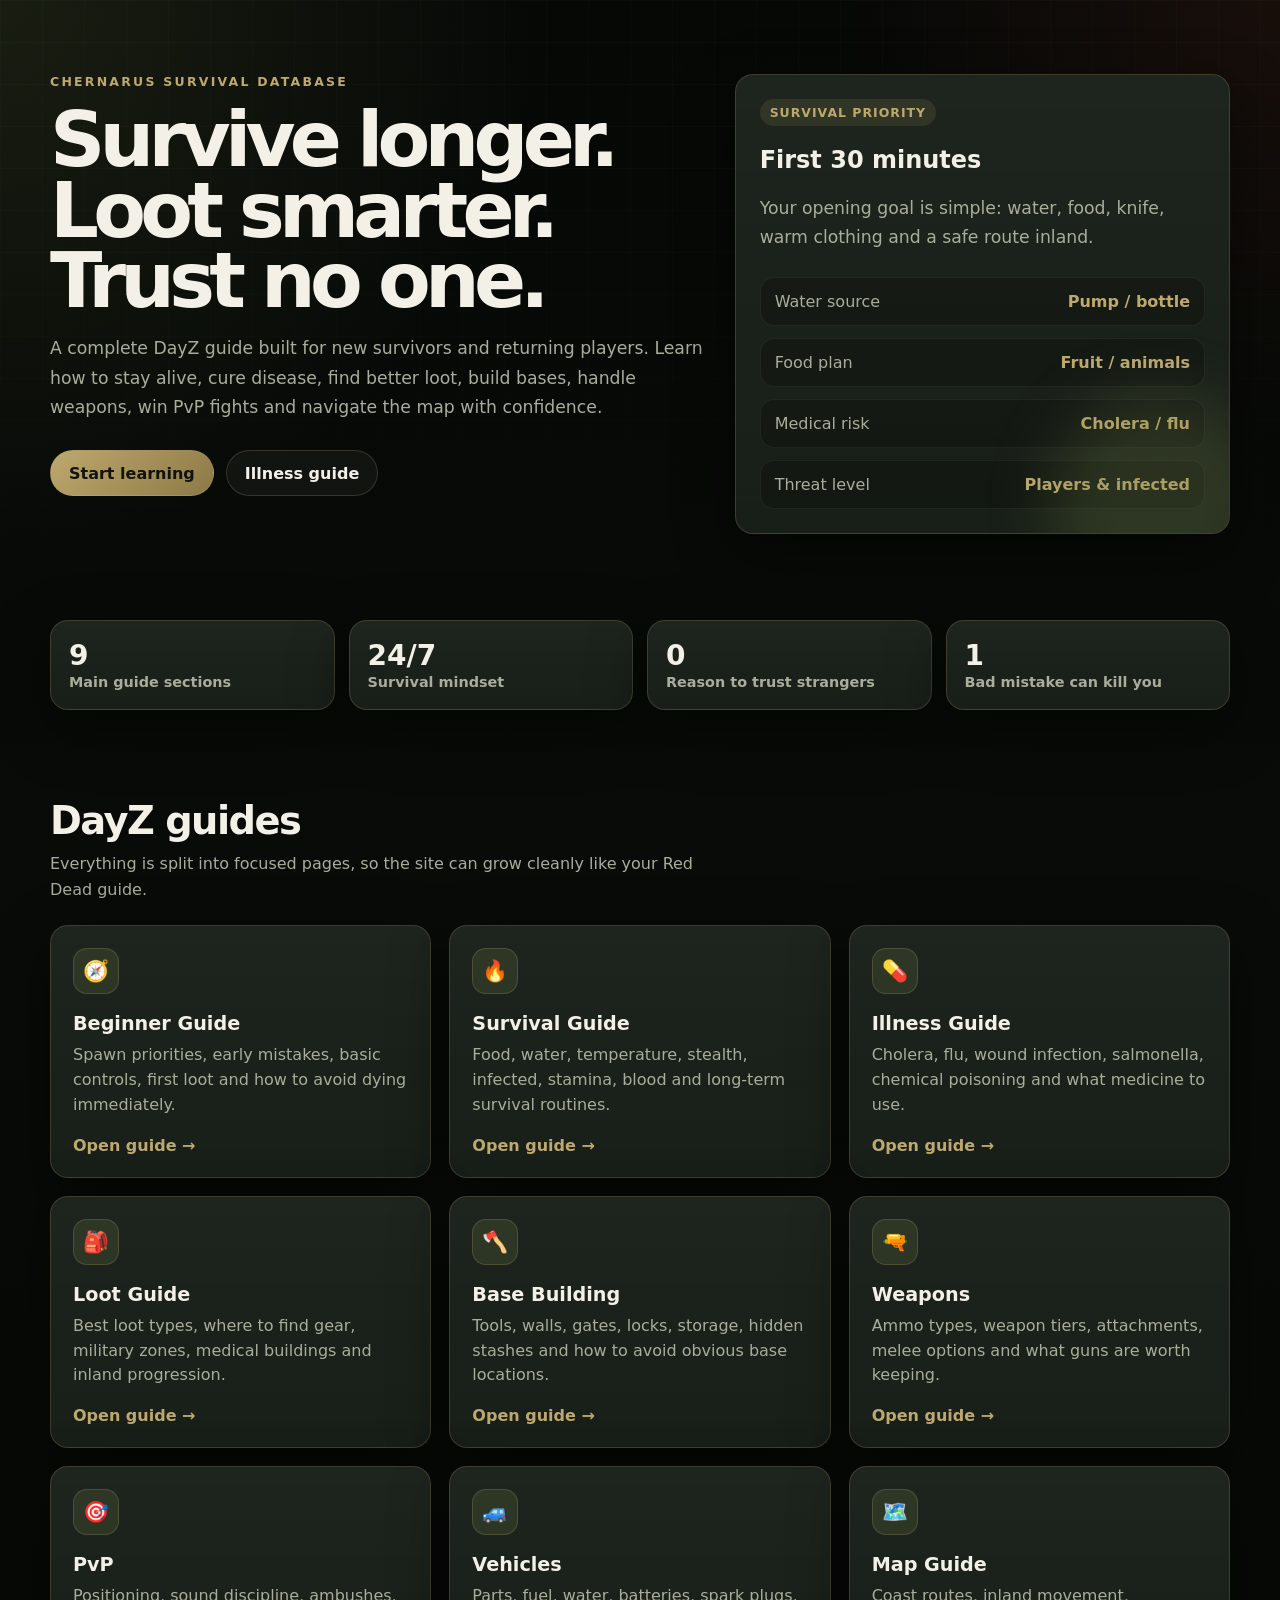
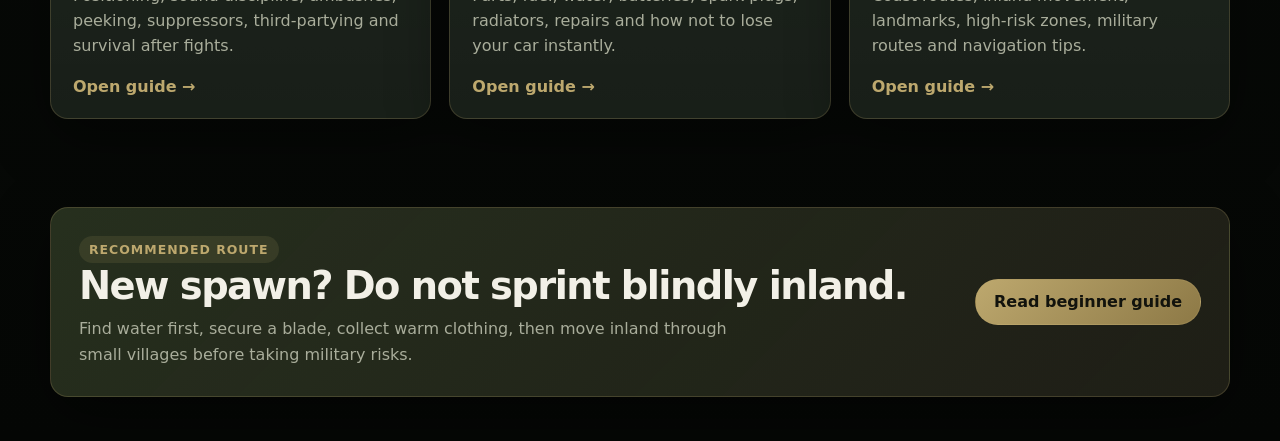
==== index.html @ 4edd29be "Create index.html" ====
<!doctype html>
<html lang="en">
<head>
  <meta charset="utf-8">
  <meta name="viewport" content="width=device-width, initial-scale=1">
  <title>DayZ Survival Guide | Beginner, Loot, Illness, PvP & Base Building</title>
  <meta name="description" content="Complete DayZ guide for beginners and experienced survivors. Learn survival, illness treatment, loot routes, weapons, PvP, vehicles, base building and map strategy.">

  <meta property="og:title" content="DayZ Survival Guide">
  <meta property="og:description" content="A complete gritty survival guide for DayZ. Beginner help, illnesses, loot, weapons, PvP, base building, vehicles and maps.">
  <meta property="og:type" content="website">
  <meta property="og:image" content="assets/dayz-og.jpg">

  <link rel="canonical" href="https://your-domain.vercel.app/">
  <link rel="stylesheet" href="style.css">
  <script src="js/layout.js" defer></script>
</head>

<body>
  <div id="site-navbar"></div>

  <main>
    <section class="hero">
      <div class="container hero-grid">
        <div>
          <div class="eyebrow">Chernarus survival database</div>
          <h1>Survive longer. Loot smarter. Trust no one.</h1>
          <p>
            A complete DayZ guide built for new survivors and returning players.
            Learn how to stay alive, cure disease, find better loot, build bases,
            handle weapons, win PvP fights and navigate the map with confidence.
          </p>

          <div class="hero-actions">
            <a class="btn btn-primary" href="#guides">Start learning</a>
            <a class="btn btn-secondary" href="illness.html">Illness guide</a>
          </div>
        </div>

        <aside class="hero-panel">
          <span class="badge">Survival priority</span>
          <h2>First 30 minutes</h2>
          <p class="section-text">
            Your opening goal is simple: water, food, knife, warm clothing and a safe route inland.
          </p>

          <div class="status-list">
            <div class="status-item">
              <span>Water source</span>
              <strong>Pump / bottle</strong>
            </div>
            <div class="status-item">
              <span>Food plan</span>
              <strong>Fruit / animals</strong>
            </div>
            <div class="status-item">
              <span>Medical risk</span>
              <strong>Cholera / flu</strong>
            </div>
            <div class="status-item">
              <span>Threat level</span>
              <strong>Players & infected</strong>
            </div>
          </div>
        </aside>
      </div>
    </section>

    <section class="section">
      <div class="container stats-grid">
        <div class="stat">
          <strong>9</strong>
          <span>Main guide sections</span>
        </div>
        <div class="stat">
          <strong>24/7</strong>
          <span>Survival mindset</span>
        </div>
        <div class="stat">
          <strong>0</strong>
          <span>Reason to trust strangers</span>
        </div>
        <div class="stat">
          <strong>1</strong>
          <span>Bad mistake can kill you</span>
        </div>
      </div>
    </section>

    <section class="section" id="guides">
      <div class="container">
        <div class="section-head">
          <div>
            <h2 class="section-title">DayZ guides</h2>
            <p class="section-text">
              Everything is split into focused pages, so the site can grow cleanly like your Red Dead guide.
            </p>
          </div>
        </div>

        <div class="card-grid">
          <a class="card" href="beginner.html">
            <div>
              <div class="card-icon">🧭</div>
              <h3>Beginner Guide</h3>
              <p>Spawn priorities, early mistakes, basic controls, first loot and how to avoid dying immediately.</p>
            </div>
            <span class="card-link">Open guide →</span>
          </a>

          <a class="card" href="survival.html">
            <div>
              <div class="card-icon">🔥</div>
              <h3>Survival Guide</h3>
              <p>Food, water, temperature, stealth, infected, stamina, blood and long-term survival routines.</p>
            </div>
            <span class="card-link">Open guide →</span>
          </a>

          <a class="card" href="illness.html">
            <div>
              <div class="card-icon">💊</div>
              <h3>Illness Guide</h3>
              <p>Cholera, flu, wound infection, salmonella, chemical poisoning and what medicine to use.</p>
            </div>
            <span class="card-link">Open guide →</span>
          </a>

          <a class="card" href="loot.html">
            <div>
              <div class="card-icon">🎒</div>
              <h3>Loot Guide</h3>
              <p>Best loot types, where to find gear, military zones, medical buildings and inland progression.</p>
            </div>
            <span class="card-link">Open guide →</span>
          </a>

          <a class="card" href="base-building.html">
            <div>
              <div class="card-icon">🪓</div>
              <h3>Base Building</h3>
              <p>Tools, walls, gates, locks, storage, hidden stashes and how to avoid obvious base locations.</p>
            </div>
            <span class="card-link">Open guide →</span>
          </a>

          <a class="card" href="weapons.html">
            <div>
              <div class="card-icon">🔫</div>
              <h3>Weapons</h3>
              <p>Ammo types, weapon tiers, attachments, melee options and what guns are worth keeping.</p>
            </div>
            <span class="card-link">Open guide →</span>
          </a>

          <a class="card" href="pvp.html">
            <div>
              <div class="card-icon">🎯</div>
              <h3>PvP</h3>
              <p>Positioning, sound discipline, ambushes, peeking, suppressors, third-partying and survival after fights.</p>
            </div>
            <span class="card-link">Open guide →</span>
          </a>

          <a class="card" href="vehicles.html">
            <div>
              <div class="card-icon">🚙</div>
              <h3>Vehicles</h3>
              <p>Parts, fuel, water, batteries, spark plugs, radiators, repairs and how not to lose your car instantly.</p>
            </div>
            <span class="card-link">Open guide →</span>
          </a>

          <a class="card" href="map-guide.html">
            <div>
              <div class="card-icon">🗺️</div>
              <h3>Map Guide</h3>
              <p>Coast routes, inland movement, landmarks, high-risk zones, military routes and navigation tips.</p>
            </div>
            <span class="card-link">Open guide →</span>
          </a>
        </div>
      </div>
    </section>

    <section class="section">
      <div class="container callout">
        <div>
          <span class="badge">Recommended route</span>
          <h2 class="section-title">New spawn? Do not sprint blindly inland.</h2>
          <p class="section-text">
            Find water first, secure a blade, collect warm clothing, then move inland through small villages before taking military risks.
          </p>
        </div>
        <a class="btn btn-primary" href="beginner.html">Read beginner guide</a>
      </div>
    </section>
  </main>

  <div id="site-footer"></div>
</body>
</html>
---- style.css ----
:root {
  --bg: #080b08;
  --bg-soft: #0f1510;
  --panel: #141b14;
  --panel-2: #1b241a;
  --border: rgba(189, 168, 110, 0.22);

  --text: #f2f0e7;
  --muted: #a9ad9b;
  --dim: #747967;

  --accent: #bda86e;
  --accent-2: #6f7f45;
  --danger: #9b3f2f;
  --green: #7f8f57;

  --shadow: 0 18px 60px rgba(0, 0, 0, 0.45);
  --radius: 18px;
  --radius-sm: 12px;
  --max: 1180px;
}

* {
  box-sizing: border-box;
}

html {
  scroll-behavior: smooth;
}

body {
  margin: 0;
  font-family: Inter, system-ui, -apple-system, BlinkMacSystemFont, "Segoe UI", sans-serif;
  background:
    radial-gradient(circle at top left, rgba(111, 127, 69, 0.18), transparent 34rem),
    radial-gradient(circle at top right, rgba(155, 63, 47, 0.12), transparent 28rem),
    linear-gradient(180deg, #060806 0%, var(--bg) 45%, #050705 100%);
  color: var(--text);
  min-height: 100vh;
}

body::before {
  content: "";
  position: fixed;
  inset: 0;
  pointer-events: none;
  background:
    linear-gradient(rgba(255,255,255,0.025) 1px, transparent 1px),
    linear-gradient(90deg, rgba(255,255,255,0.02) 1px, transparent 1px);
  background-size: 42px 42px;
  mask-image: linear-gradient(to bottom, black, transparent 85%);
  z-index: -1;
}

a {
  color: inherit;
  text-decoration: none;
}

img {
  max-width: 100%;
}

.container {
  width: min(var(--max), calc(100% - 32px));
  margin: 0 auto;
}

.site-header {
  position: sticky;
  top: 0;
  z-index: 50;
  backdrop-filter: blur(18px);
  background: rgba(8, 11, 8, 0.78);
  border-bottom: 1px solid var(--border);
}

.navbar {
  height: 76px;
  display: flex;
  align-items: center;
  justify-content: space-between;
  gap: 22px;
}

.brand {
  display: flex;
  align-items: center;
  gap: 12px;
  font-weight: 900;
  letter-spacing: 0.04em;
}

.brand-mark {
  width: 42px;
  height: 42px;
  border-radius: 13px;
  display: grid;
  place-items: center;
  background: linear-gradient(135deg, var(--accent-2), #242d18);
  border: 1px solid var(--border);
  box-shadow: var(--shadow);
}

.brand small {
  display: block;
  color: var(--muted);
  font-size: 0.72rem;
  font-weight: 700;
  letter-spacing: 0.14em;
  text-transform: uppercase;
}

.nav-links {
  display: flex;
  align-items: center;
  gap: 6px;
  flex-wrap: wrap;
  justify-content: flex-end;
}

.nav-links a {
  color: var(--muted);
  padding: 10px 12px;
  border-radius: 999px;
  font-size: 0.92rem;
  font-weight: 700;
}

.nav-links a:hover,
.nav-links a.active {
  color: var(--text);
  background: rgba(189, 168, 110, 0.12);
}

.nav-toggle {
  display: none;
  border: 1px solid var(--border);
  background: rgba(255,255,255,0.04);
  color: var(--text);
  border-radius: 12px;
  padding: 10px 12px;
  font-weight: 900;
}

.hero {
  padding: 74px 0 42px;
}

.hero-grid {
  display: grid;
  grid-template-columns: 1.14fr 0.86fr;
  gap: 28px;
  align-items: stretch;
}

.eyebrow {
  color: var(--accent);
  text-transform: uppercase;
  letter-spacing: 0.18em;
  font-size: 0.78rem;
  font-weight: 900;
  margin-bottom: 16px;
}

h1 {
  margin: 0;
  font-size: clamp(2.5rem, 6vw, 5.8rem);
  line-height: 0.92;
  letter-spacing: -0.075em;
}

.hero p {
  color: var(--muted);
  font-size: 1.08rem;
  line-height: 1.7;
  max-width: 690px;
}

.hero-actions {
  display: flex;
  gap: 12px;
  flex-wrap: wrap;
  margin-top: 28px;
}

.btn {
  display: inline-flex;
  align-items: center;
  justify-content: center;
  gap: 10px;
  min-height: 46px;
  padding: 0 18px;
  border-radius: 999px;
  font-weight: 900;
  border: 1px solid var(--border);
  transition: 0.18s ease;
}

.btn-primary {
  background: linear-gradient(135deg, var(--accent), #8d7946);
  color: #12130d;
}

.btn-secondary {
  background: rgba(255,255,255,0.045);
  color: var(--text);
}

.btn:hover {
  transform: translateY(-2px);
}

.hero-panel,
.card,
.callout,
.stat {
  border: 1px solid var(--border);
  background:
    linear-gradient(180deg, rgba(255,255,255,0.045), rgba(255,255,255,0.015)),
    var(--panel);
  border-radius: var(--radius);
  box-shadow: var(--shadow);
}

.hero-panel {
  padding: 24px;
  position: relative;
  overflow: hidden;
}

.hero-panel::after {
  content: "";
  position: absolute;
  inset: auto -40px -80px auto;
  width: 220px;
  height: 220px;
  border-radius: 50%;
  background: rgba(111, 127, 69, 0.25);
  filter: blur(30px);
}

.status-list {
  display: grid;
  gap: 12px;
  margin-top: 24px;
}

.status-item {
  display: flex;
  justify-content: space-between;
  gap: 16px;
  padding: 14px;
  border-radius: 14px;
  background: rgba(0,0,0,0.22);
  border: 1px solid rgba(255,255,255,0.06);
}

.status-item span {
  color: var(--muted);
}

.status-item strong {
  color: var(--accent);
}

.section {
  padding: 44px 0;
}

.section-head {
  display: flex;
  justify-content: space-between;
  gap: 24px;
  align-items: end;
  margin-bottom: 22px;
}

.section-title {
  margin: 0;
  font-size: clamp(1.7rem, 3vw, 2.6rem);
  letter-spacing: -0.04em;
}

.section-text {
  color: var(--muted);
  line-height: 1.65;
  max-width: 650px;
  margin: 8px 0 0;
}

.card-grid {
  display: grid;
  grid-template-columns: repeat(3, 1fr);
  gap: 18px;
}

.card {
  padding: 22px;
  min-height: 230px;
  display: flex;
  flex-direction: column;
  justify-content: space-between;
  transition: 0.18s ease;
  position: relative;
  overflow: hidden;
}

.card::before {
  content: "";
  position: absolute;
  inset: 0;
  background: radial-gradient(circle at top right, rgba(189,168,110,0.14), transparent 12rem);
  opacity: 0;
  transition: 0.18s ease;
}

.card:hover {
  transform: translateY(-4px);
  border-color: rgba(189, 168, 110, 0.46);
}

.card:hover::before {
  opacity: 1;
}

.card-icon {
  width: 46px;
  height: 46px;
  border-radius: 14px;
  display: grid;
  place-items: center;
  background: rgba(127, 143, 87, 0.18);
  border: 1px solid rgba(189, 168, 110, 0.22);
  font-size: 1.3rem;
}

.card h3 {
  margin: 18px 0 8px;
  font-size: 1.2rem;
}

.card p {
  color: var(--muted);
  line-height: 1.55;
  margin: 0;
}

.card-link {
  margin-top: 18px;
  color: var(--accent);
  font-weight: 900;
  position: relative;
  z-index: 2;
}

.stats-grid {
  display: grid;
  grid-template-columns: repeat(4, 1fr);
  gap: 14px;
}

.stat {
  padding: 18px;
}

.stat strong {
  display: block;
  font-size: 1.75rem;
}

.stat span {
  color: var(--muted);
  font-weight: 700;
  font-size: 0.9rem;
}

.callout {
  padding: 28px;
  display: grid;
  grid-template-columns: 1fr auto;
  gap: 20px;
  align-items: center;
  background:
    linear-gradient(135deg, rgba(111,127,69,0.2), rgba(155,63,47,0.08)),
    var(--panel);
}

.site-footer {
  border-top: 1px solid var(--border);
  margin-top: 54px;
  padding: 34px 0;
  color: var(--muted);
  background: rgba(0,0,0,0.2);
}

.footer-grid {
  display: flex;
  justify-content: space-between;
  gap: 24px;
  flex-wrap: wrap;
}

.footer-links {
  display: flex;
  gap: 14px;
  flex-wrap: wrap;
}

.footer-links a {
  color: var(--muted);
  font-weight: 700;
}

.footer-links a:hover {
  color: var(--accent);
}

.page-hero {
  padding: 54px 0 24px;
}

.content-layout {
  display: grid;
  grid-template-columns: 260px 1fr;
  gap: 24px;
  align-items: start;
}

.sidebar {
  position: sticky;
  top: 96px;
  border: 1px solid var(--border);
  border-radius: var(--radius);
  padding: 16px;
  background: rgba(20, 27, 20, 0.72);
}

.sidebar a {
  display: block;
  padding: 10px 12px;
  color: var(--muted);
  border-radius: 10px;
  font-weight: 700;
}

.sidebar a:hover {
  color: var(--text);
  background: rgba(189,168,110,0.1);
}

.article {
  border: 1px solid var(--border);
  border-radius: var(--radius);
  background: rgba(20, 27, 20, 0.72);
  padding: 28px;
}

.article h2 {
  margin-top: 0;
}

.article p,
.article li {
  color: var(--muted);
  line-height: 1.75;
}

.badge {
  display: inline-flex;
  padding: 6px 10px;
  border-radius: 999px;
  background: rgba(189,168,110,0.12);
  color: var(--accent);
  font-size: 0.78rem;
  font-weight: 900;
  text-transform: uppercase;
  letter-spacing: 0.08em;
}

@media (max-width: 920px) {
  .nav-toggle {
    display: inline-flex;
  }

  .nav-links {
    position: absolute;
    left: 16px;
    right: 16px;
    top: 82px;
    display: none;
    flex-direction: column;
    align-items: stretch;
    padding: 14px;
    background: rgba(8, 11, 8, 0.96);
    border: 1px solid var(--border);
    border-radius: 18px;
  }

  .nav-links.open {
    display: flex;
  }

  .hero-grid,
  .content-layout,
  .callout {
    grid-template-columns: 1fr;
  }

  .card-grid {
    grid-template-columns: repeat(2, 1fr);
  }

  .stats-grid {
    grid-template-columns: repeat(2, 1fr);
  }

  .sidebar {
    position: static;
  }
}

@media (max-width: 620px) {
  .navbar {
    height: 68px;
  }

  .hero {
    padding-top: 44px;
  }

  .card-grid,
  .stats-grid {
    grid-template-columns: 1fr;
  }

  .section-head {
    display: block;
  }

  .article {
    padding: 20px;
  }
}
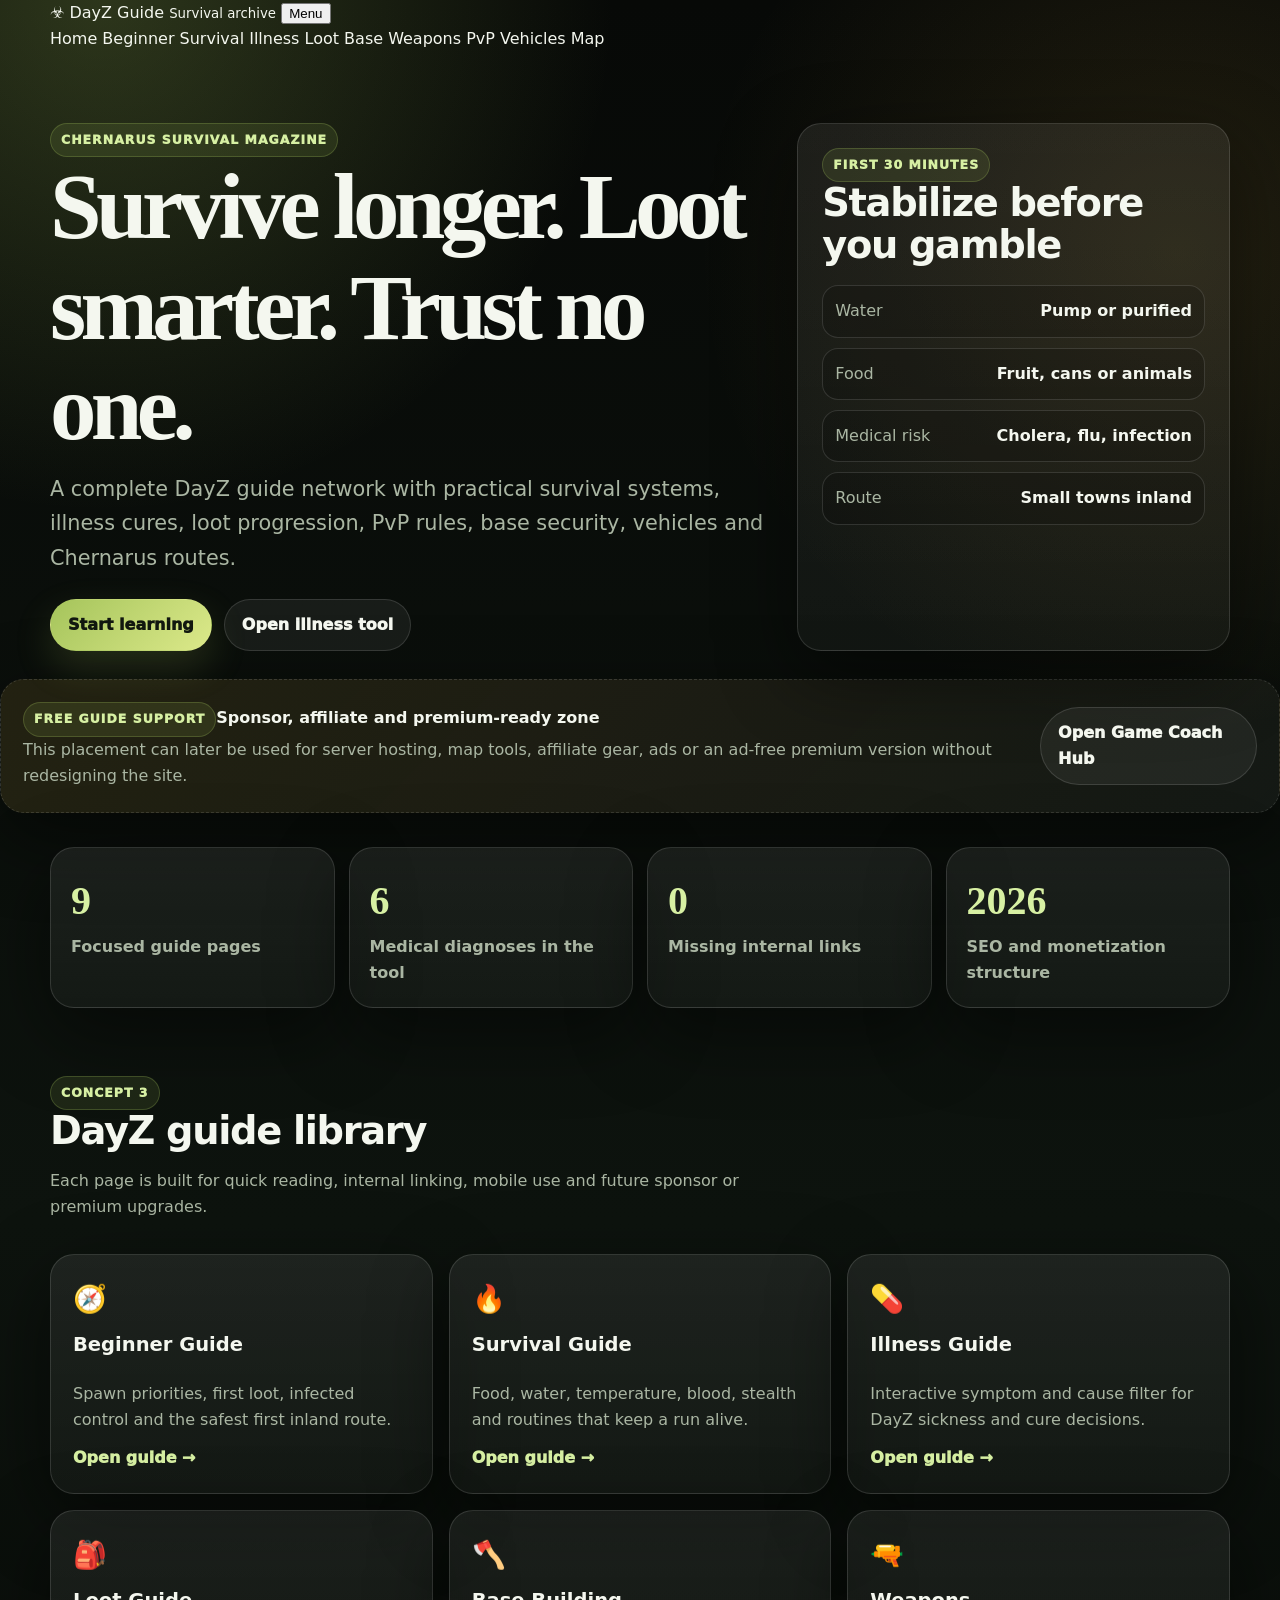
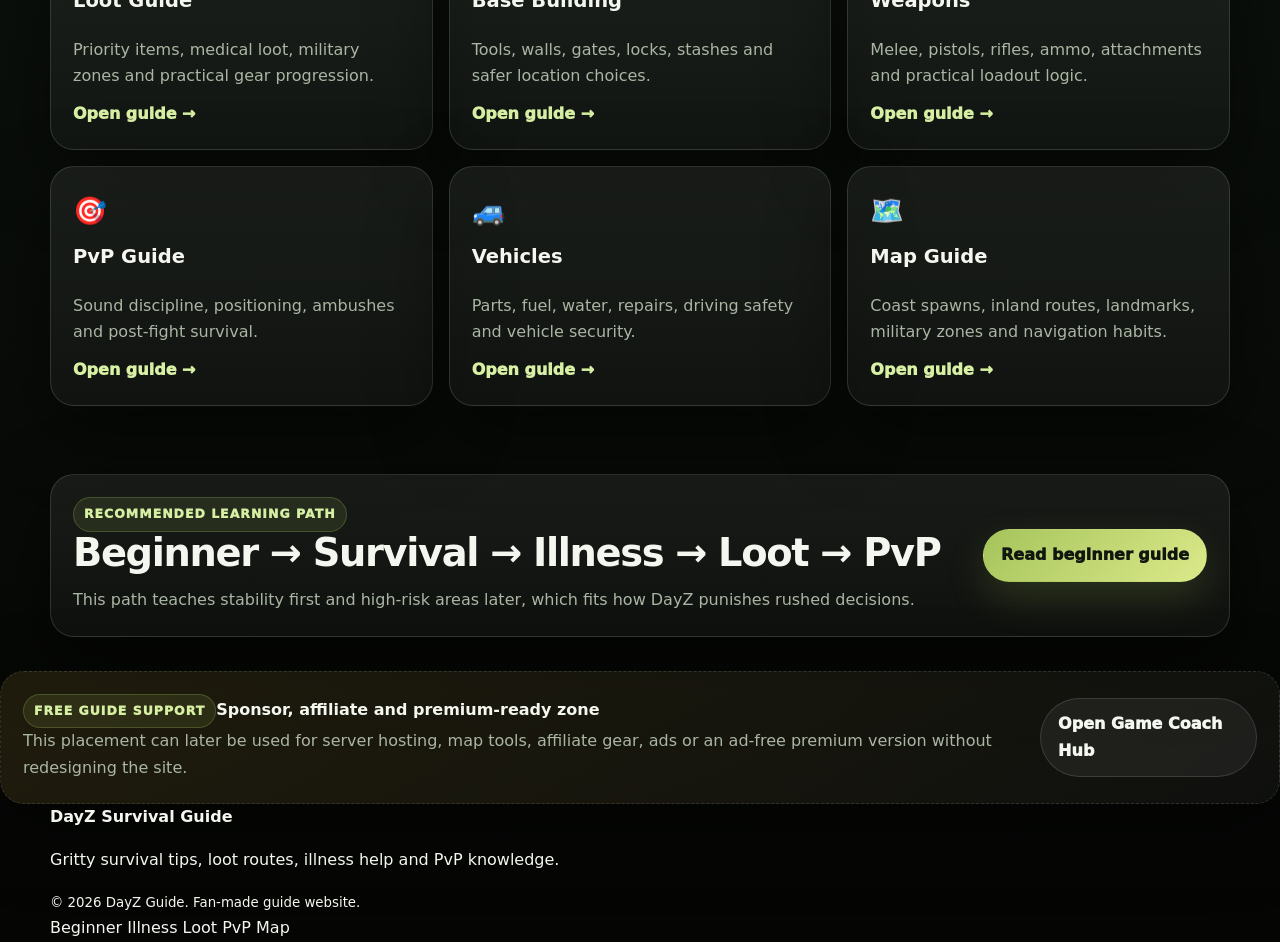
==== commit 74144be9: "Add files via upload" ====
--- a/index.html
+++ b/index.html
@@ -3,200 +3,22 @@
 <head>
   <meta charset="utf-8">
   <meta name="viewport" content="width=device-width, initial-scale=1">
-  <title>DayZ Survival Guide | Beginner, Loot, Illness, PvP & Base Building</title>
-  <meta name="description" content="Complete DayZ guide for beginners and experienced survivors. Learn survival, illness treatment, loot routes, weapons, PvP, vehicles, base building and map strategy.">
-
-  <meta property="og:title" content="DayZ Survival Guide">
-  <meta property="og:description" content="A complete gritty survival guide for DayZ. Beginner help, illnesses, loot, weapons, PvP, base building, vehicles and maps.">
+  <title>DayZ Survival Guide | Beginner, Loot, Illness, PvP &amp; Base Building</title>
+  <meta name="description" content="Complete DayZ survival guide for beginners and experienced survivors covering illness, loot, weapons, PvP, vehicles, base building and Chernarus routes.">
+  <link rel="canonical" href="https://dayz-survival-guide.vercel.app/">
+  <meta property="og:title" content="DayZ Survival Guide | Beginner, Loot, Illness, PvP &amp; Base Building">
+  <meta property="og:description" content="Complete DayZ survival guide for beginners and experienced survivors covering illness, loot, weapons, PvP, vehicles, base building and Chernarus routes.">
   <meta property="og:type" content="website">
-  <meta property="og:image" content="assets/dayz-og.jpg">
-
-  <link rel="canonical" href="https://your-domain.vercel.app/">
+  <meta property="og:url" content="https://dayz-survival-guide.vercel.app/">
+  <meta property="og:image" content="https://dayz-survival-guide.vercel.app/assets/dayz-og.png">
+  <meta name="theme-color" content="#0b100d">
+  <link rel="alternate" hreflang="en" href="index.html?lang=en">
+  <link rel="alternate" hreflang="da" href="index.html?lang=da">
+  <link rel="alternate" hreflang="x-default" href="index.html">
   <link rel="stylesheet" href="style.css">
   <script src="js/layout.js" defer></script>
+  
+  <script src="i18n.js" defer></script>
 </head>
-
-<body>
-  <div id="site-navbar"></div>
-
-  <main>
-    <section class="hero">
-      <div class="container hero-grid">
-        <div>
-          <div class="eyebrow">Chernarus survival database</div>
-          <h1>Survive longer. Loot smarter. Trust no one.</h1>
-          <p>
-            A complete DayZ guide built for new survivors and returning players.
-            Learn how to stay alive, cure disease, find better loot, build bases,
-            handle weapons, win PvP fights and navigate the map with confidence.
-          </p>
-
-          <div class="hero-actions">
-            <a class="btn btn-primary" href="#guides">Start learning</a>
-            <a class="btn btn-secondary" href="illness.html">Illness guide</a>
-          </div>
-        </div>
-
-        <aside class="hero-panel">
-          <span class="badge">Survival priority</span>
-          <h2>First 30 minutes</h2>
-          <p class="section-text">
-            Your opening goal is simple: water, food, knife, warm clothing and a safe route inland.
-          </p>
-
-          <div class="status-list">
-            <div class="status-item">
-              <span>Water source</span>
-              <strong>Pump / bottle</strong>
-            </div>
-            <div class="status-item">
-              <span>Food plan</span>
-              <strong>Fruit / animals</strong>
-            </div>
-            <div class="status-item">
-              <span>Medical risk</span>
-              <strong>Cholera / flu</strong>
-            </div>
-            <div class="status-item">
-              <span>Threat level</span>
-              <strong>Players & infected</strong>
-            </div>
-          </div>
-        </aside>
-      </div>
-    </section>
-
-    <section class="section">
-      <div class="container stats-grid">
-        <div class="stat">
-          <strong>9</strong>
-          <span>Main guide sections</span>
-        </div>
-        <div class="stat">
-          <strong>24/7</strong>
-          <span>Survival mindset</span>
-        </div>
-        <div class="stat">
-          <strong>0</strong>
-          <span>Reason to trust strangers</span>
-        </div>
-        <div class="stat">
-          <strong>1</strong>
-          <span>Bad mistake can kill you</span>
-        </div>
-      </div>
-    </section>
-
-    <section class="section" id="guides">
-      <div class="container">
-        <div class="section-head">
-          <div>
-            <h2 class="section-title">DayZ guides</h2>
-            <p class="section-text">
-              Everything is split into focused pages, so the site can grow cleanly like your Red Dead guide.
-            </p>
-          </div>
-        </div>
-
-        <div class="card-grid">
-          <a class="card" href="beginner.html">
-            <div>
-              <div class="card-icon">🧭</div>
-              <h3>Beginner Guide</h3>
-              <p>Spawn priorities, early mistakes, basic controls, first loot and how to avoid dying immediately.</p>
-            </div>
-            <span class="card-link">Open guide →</span>
-          </a>
-
-          <a class="card" href="survival.html">
-            <div>
-              <div class="card-icon">🔥</div>
-              <h3>Survival Guide</h3>
-              <p>Food, water, temperature, stealth, infected, stamina, blood and long-term survival routines.</p>
-            </div>
-            <span class="card-link">Open guide →</span>
-          </a>
-
-          <a class="card" href="illness.html">
-            <div>
-              <div class="card-icon">💊</div>
-              <h3>Illness Guide</h3>
-              <p>Cholera, flu, wound infection, salmonella, chemical poisoning and what medicine to use.</p>
-            </div>
-            <span class="card-link">Open guide →</span>
-          </a>
-
-          <a class="card" href="loot.html">
-            <div>
-              <div class="card-icon">🎒</div>
-              <h3>Loot Guide</h3>
-              <p>Best loot types, where to find gear, military zones, medical buildings and inland progression.</p>
-            </div>
-            <span class="card-link">Open guide →</span>
-          </a>
-
-          <a class="card" href="base-building.html">
-            <div>
-              <div class="card-icon">🪓</div>
-              <h3>Base Building</h3>
-              <p>Tools, walls, gates, locks, storage, hidden stashes and how to avoid obvious base locations.</p>
-            </div>
-            <span class="card-link">Open guide →</span>
-          </a>
-
-          <a class="card" href="weapons.html">
-            <div>
-              <div class="card-icon">🔫</div>
-              <h3>Weapons</h3>
-              <p>Ammo types, weapon tiers, attachments, melee options and what guns are worth keeping.</p>
-            </div>
-            <span class="card-link">Open guide →</span>
-          </a>
-
-          <a class="card" href="pvp.html">
-            <div>
-              <div class="card-icon">🎯</div>
-              <h3>PvP</h3>
-              <p>Positioning, sound discipline, ambushes, peeking, suppressors, third-partying and survival after fights.</p>
-            </div>
-            <span class="card-link">Open guide →</span>
-          </a>
-
-          <a class="card" href="vehicles.html">
-            <div>
-              <div class="card-icon">🚙</div>
-              <h3>Vehicles</h3>
-              <p>Parts, fuel, water, batteries, spark plugs, radiators, repairs and how not to lose your car instantly.</p>
-            </div>
-            <span class="card-link">Open guide →</span>
-          </a>
-
-          <a class="card" href="map-guide.html">
-            <div>
-              <div class="card-icon">🗺️</div>
-              <h3>Map Guide</h3>
-              <p>Coast routes, inland movement, landmarks, high-risk zones, military routes and navigation tips.</p>
-            </div>
-            <span class="card-link">Open guide →</span>
-          </a>
-        </div>
-      </div>
-    </section>
-
-    <section class="section">
-      <div class="container callout">
-        <div>
-          <span class="badge">Recommended route</span>
-          <h2 class="section-title">New spawn? Do not sprint blindly inland.</h2>
-          <p class="section-text">
-            Find water first, secure a blade, collect warm clothing, then move inland through small villages before taking military risks.
-          </p>
-        </div>
-        <a class="btn btn-primary" href="beginner.html">Read beginner guide</a>
-      </div>
-    </section>
-  </main>
-
-  <div id="site-footer"></div>
-</body>
-</html>
+<body data-site="dayz"><div id="site-navbar"></div><main id="main">
+<section class="hero"><div class="container hero-grid"><div><span class="eyebrow">Chernarus survival magazine</span><h1>Survive longer. Loot smarter. Trust no one.</h1><p class="lead">A complete DayZ guide network with practical survival systems, illness cures, loot progression, PvP rules, base security, vehicles and Chernarus routes.</p><div class="hero-actions"><a class="btn btn-primary" href="#guides">Start learning</a><a class="btn btn-secondary" href="illness.html">Open illness tool</a></div></div><aside class="feature-panel"><span class="badge">First 30 minutes</span><h2>Stabilize before you gamble</h2><div class="status-list"><div><span>Water</span><strong>Pump or purified</strong></div><div><span>Food</span><strong>Fruit, cans or animals</strong></div><div><span>Medical risk</span><strong>Cholera, flu, infection</strong></div><div><span>Route</span><strong>Small towns inland</strong></div></div></aside></div></section><section class="revenue-zone"><div><span class="eyebrow">Free guide support</span><strong>Sponsor, affiliate and premium-ready zone</strong><p>This placement can later be used for server hosting, map tools, affiliate gear, ads or an ad-free premium version without redesigning the site.</p></div><a class="btn btn-ghost" href="https://game-coach-hub.vercel.app/">Open Game Coach Hub</a></section><section class="section"><div class="container stats-grid"><div class="stat"><strong>9</strong><span>Focused guide pages</span></div><div class="stat"><strong>6</strong><span>Medical diagnoses in the tool</span></div><div class="stat"><strong>0</strong><span>Missing internal links</span></div><div class="stat"><strong>2026</strong><span>SEO and monetization structure</span></div></div></section><section class="section" id="guides"><div class="container"><div class="section-head"><div><span class="eyebrow">Concept 3</span><h2>DayZ guide library</h2><p>Each page is built for quick reading, internal linking, mobile use and future sponsor or premium upgrades.</p></div></div><div class="guide-grid"><a class="guide-card" href="beginner.html"><span class="card-kicker">🧭</span><h3>Beginner Guide</h3><p>Spawn priorities, first loot, infected control and the safest first inland route.</p><span class="card-link">Open guide →</span></a><a class="guide-card" href="survival.html"><span class="card-kicker">🔥</span><h3>Survival Guide</h3><p>Food, water, temperature, blood, stealth and routines that keep a run alive.</p><span class="card-link">Open guide →</span></a><a class="guide-card" href="illness.html"><span class="card-kicker">💊</span><h3>Illness Guide</h3><p>Interactive symptom and cause filter for DayZ sickness and cure decisions.</p><span class="card-link">Open guide →</span></a><a class="guide-card" href="loot.html"><span class="card-kicker">🎒</span><h3>Loot Guide</h3><p>Priority items, medical loot, military zones and practical gear progression.</p><span class="card-link">Open guide →</span></a><a class="guide-card" href="base-building.html"><span class="card-kicker">🪓</span><h3>Base Building</h3><p>Tools, walls, gates, locks, stashes and safer location choices.</p><span class="card-link">Open guide →</span></a><a class="guide-card" href="weapons.html"><span class="card-kicker">🔫</span><h3>Weapons</h3><p>Melee, pistols, rifles, ammo, attachments and practical loadout logic.</p><span class="card-link">Open guide →</span></a><a class="guide-card" href="pvp.html"><span class="card-kicker">🎯</span><h3>PvP Guide</h3><p>Sound discipline, positioning, ambushes and post-fight survival.</p><span class="card-link">Open guide →</span></a><a class="guide-card" href="vehicles.html"><span class="card-kicker">🚙</span><h3>Vehicles</h3><p>Parts, fuel, water, repairs, driving safety and vehicle security.</p><span class="card-link">Open guide →</span></a><a class="guide-card" href="map-guide.html"><span class="card-kicker">🗺️</span><h3>Map Guide</h3><p>Coast spawns, inland routes, landmarks, military zones and navigation habits.</p><span class="card-link">Open guide →</span></a></div></div></section><section class="section"><div class="container strategy-strip"><div><span class="eyebrow">Recommended learning path</span><h2>Beginner → Survival → Illness → Loot → PvP</h2><p>This path teaches stability first and high-risk areas later, which fits how DayZ punishes rushed decisions.</p></div><a class="btn btn-primary" href="beginner.html">Read beginner guide</a></div></section><section class="revenue-zone"><div><span class="eyebrow">Free guide support</span><strong>Sponsor, affiliate and premium-ready zone</strong><p>This placement can later be used for server hosting, map tools, affiliate gear, ads or an ad-free premium version without redesigning the site.</p></div><a class="btn btn-ghost" href="https://game-coach-hub.vercel.app/">Open Game Coach Hub</a></section></main><div id="site-footer"></div></body></html>
--- a/style.css
+++ b/style.css
@@ -1,544 +1,2 @@
-:root {
-  --bg: #080b08;
-  --bg-soft: #0f1510;
-  --panel: #141b14;
-  --panel-2: #1b241a;
-  --border: rgba(189, 168, 110, 0.22);
 
-  --text: #f2f0e7;
-  --muted: #a9ad9b;
-  --dim: #747967;
-
-  --accent: #bda86e;
-  --accent-2: #6f7f45;
-  --danger: #9b3f2f;
-  --green: #7f8f57;
-
-  --shadow: 0 18px 60px rgba(0, 0, 0, 0.45);
-  --radius: 18px;
-  --radius-sm: 12px;
-  --max: 1180px;
-}
-
-* {
-  box-sizing: border-box;
-}
-
-html {
-  scroll-behavior: smooth;
-}
-
-body {
-  margin: 0;
-  font-family: Inter, system-ui, -apple-system, BlinkMacSystemFont, "Segoe UI", sans-serif;
-  background:
-    radial-gradient(circle at top left, rgba(111, 127, 69, 0.18), transparent 34rem),
-    radial-gradient(circle at top right, rgba(155, 63, 47, 0.12), transparent 28rem),
-    linear-gradient(180deg, #060806 0%, var(--bg) 45%, #050705 100%);
-  color: var(--text);
-  min-height: 100vh;
-}
-
-body::before {
-  content: "";
-  position: fixed;
-  inset: 0;
-  pointer-events: none;
-  background:
-    linear-gradient(rgba(255,255,255,0.025) 1px, transparent 1px),
-    linear-gradient(90deg, rgba(255,255,255,0.02) 1px, transparent 1px);
-  background-size: 42px 42px;
-  mask-image: linear-gradient(to bottom, black, transparent 85%);
-  z-index: -1;
-}
-
-a {
-  color: inherit;
-  text-decoration: none;
-}
-
-img {
-  max-width: 100%;
-}
-
-.container {
-  width: min(var(--max), calc(100% - 32px));
-  margin: 0 auto;
-}
-
-.site-header {
-  position: sticky;
-  top: 0;
-  z-index: 50;
-  backdrop-filter: blur(18px);
-  background: rgba(8, 11, 8, 0.78);
-  border-bottom: 1px solid var(--border);
-}
-
-.navbar {
-  height: 76px;
-  display: flex;
-  align-items: center;
-  justify-content: space-between;
-  gap: 22px;
-}
-
-.brand {
-  display: flex;
-  align-items: center;
-  gap: 12px;
-  font-weight: 900;
-  letter-spacing: 0.04em;
-}
-
-.brand-mark {
-  width: 42px;
-  height: 42px;
-  border-radius: 13px;
-  display: grid;
-  place-items: center;
-  background: linear-gradient(135deg, var(--accent-2), #242d18);
-  border: 1px solid var(--border);
-  box-shadow: var(--shadow);
-}
-
-.brand small {
-  display: block;
-  color: var(--muted);
-  font-size: 0.72rem;
-  font-weight: 700;
-  letter-spacing: 0.14em;
-  text-transform: uppercase;
-}
-
-.nav-links {
-  display: flex;
-  align-items: center;
-  gap: 6px;
-  flex-wrap: wrap;
-  justify-content: flex-end;
-}
-
-.nav-links a {
-  color: var(--muted);
-  padding: 10px 12px;
-  border-radius: 999px;
-  font-size: 0.92rem;
-  font-weight: 700;
-}
-
-.nav-links a:hover,
-.nav-links a.active {
-  color: var(--text);
-  background: rgba(189, 168, 110, 0.12);
-}
-
-.nav-toggle {
-  display: none;
-  border: 1px solid var(--border);
-  background: rgba(255,255,255,0.04);
-  color: var(--text);
-  border-radius: 12px;
-  padding: 10px 12px;
-  font-weight: 900;
-}
-
-.hero {
-  padding: 74px 0 42px;
-}
-
-.hero-grid {
-  display: grid;
-  grid-template-columns: 1.14fr 0.86fr;
-  gap: 28px;
-  align-items: stretch;
-}
-
-.eyebrow {
-  color: var(--accent);
-  text-transform: uppercase;
-  letter-spacing: 0.18em;
-  font-size: 0.78rem;
-  font-weight: 900;
-  margin-bottom: 16px;
-}
-
-h1 {
-  margin: 0;
-  font-size: clamp(2.5rem, 6vw, 5.8rem);
-  line-height: 0.92;
-  letter-spacing: -0.075em;
-}
-
-.hero p {
-  color: var(--muted);
-  font-size: 1.08rem;
-  line-height: 1.7;
-  max-width: 690px;
-}
-
-.hero-actions {
-  display: flex;
-  gap: 12px;
-  flex-wrap: wrap;
-  margin-top: 28px;
-}
-
-.btn {
-  display: inline-flex;
-  align-items: center;
-  justify-content: center;
-  gap: 10px;
-  min-height: 46px;
-  padding: 0 18px;
-  border-radius: 999px;
-  font-weight: 900;
-  border: 1px solid var(--border);
-  transition: 0.18s ease;
-}
-
-.btn-primary {
-  background: linear-gradient(135deg, var(--accent), #8d7946);
-  color: #12130d;
-}
-
-.btn-secondary {
-  background: rgba(255,255,255,0.045);
-  color: var(--text);
-}
-
-.btn:hover {
-  transform: translateY(-2px);
-}
-
-.hero-panel,
-.card,
-.callout,
-.stat {
-  border: 1px solid var(--border);
-  background:
-    linear-gradient(180deg, rgba(255,255,255,0.045), rgba(255,255,255,0.015)),
-    var(--panel);
-  border-radius: var(--radius);
-  box-shadow: var(--shadow);
-}
-
-.hero-panel {
-  padding: 24px;
-  position: relative;
-  overflow: hidden;
-}
-
-.hero-panel::after {
-  content: "";
-  position: absolute;
-  inset: auto -40px -80px auto;
-  width: 220px;
-  height: 220px;
-  border-radius: 50%;
-  background: rgba(111, 127, 69, 0.25);
-  filter: blur(30px);
-}
-
-.status-list {
-  display: grid;
-  gap: 12px;
-  margin-top: 24px;
-}
-
-.status-item {
-  display: flex;
-  justify-content: space-between;
-  gap: 16px;
-  padding: 14px;
-  border-radius: 14px;
-  background: rgba(0,0,0,0.22);
-  border: 1px solid rgba(255,255,255,0.06);
-}
-
-.status-item span {
-  color: var(--muted);
-}
-
-.status-item strong {
-  color: var(--accent);
-}
-
-.section {
-  padding: 44px 0;
-}
-
-.section-head {
-  display: flex;
-  justify-content: space-between;
-  gap: 24px;
-  align-items: end;
-  margin-bottom: 22px;
-}
-
-.section-title {
-  margin: 0;
-  font-size: clamp(1.7rem, 3vw, 2.6rem);
-  letter-spacing: -0.04em;
-}
-
-.section-text {
-  color: var(--muted);
-  line-height: 1.65;
-  max-width: 650px;
-  margin: 8px 0 0;
-}
-
-.card-grid {
-  display: grid;
-  grid-template-columns: repeat(3, 1fr);
-  gap: 18px;
-}
-
-.card {
-  padding: 22px;
-  min-height: 230px;
-  display: flex;
-  flex-direction: column;
-  justify-content: space-between;
-  transition: 0.18s ease;
-  position: relative;
-  overflow: hidden;
-}
-
-.card::before {
-  content: "";
-  position: absolute;
-  inset: 0;
-  background: radial-gradient(circle at top right, rgba(189,168,110,0.14), transparent 12rem);
-  opacity: 0;
-  transition: 0.18s ease;
-}
-
-.card:hover {
-  transform: translateY(-4px);
-  border-color: rgba(189, 168, 110, 0.46);
-}
-
-.card:hover::before {
-  opacity: 1;
-}
-
-.card-icon {
-  width: 46px;
-  height: 46px;
-  border-radius: 14px;
-  display: grid;
-  place-items: center;
-  background: rgba(127, 143, 87, 0.18);
-  border: 1px solid rgba(189, 168, 110, 0.22);
-  font-size: 1.3rem;
-}
-
-.card h3 {
-  margin: 18px 0 8px;
-  font-size: 1.2rem;
-}
-
-.card p {
-  color: var(--muted);
-  line-height: 1.55;
-  margin: 0;
-}
-
-.card-link {
-  margin-top: 18px;
-  color: var(--accent);
-  font-weight: 900;
-  position: relative;
-  z-index: 2;
-}
-
-.stats-grid {
-  display: grid;
-  grid-template-columns: repeat(4, 1fr);
-  gap: 14px;
-}
-
-.stat {
-  padding: 18px;
-}
-
-.stat strong {
-  display: block;
-  font-size: 1.75rem;
-}
-
-.stat span {
-  color: var(--muted);
-  font-weight: 700;
-  font-size: 0.9rem;
-}
-
-.callout {
-  padding: 28px;
-  display: grid;
-  grid-template-columns: 1fr auto;
-  gap: 20px;
-  align-items: center;
-  background:
-    linear-gradient(135deg, rgba(111,127,69,0.2), rgba(155,63,47,0.08)),
-    var(--panel);
-}
-
-.site-footer {
-  border-top: 1px solid var(--border);
-  margin-top: 54px;
-  padding: 34px 0;
-  color: var(--muted);
-  background: rgba(0,0,0,0.2);
-}
-
-.footer-grid {
-  display: flex;
-  justify-content: space-between;
-  gap: 24px;
-  flex-wrap: wrap;
-}
-
-.footer-links {
-  display: flex;
-  gap: 14px;
-  flex-wrap: wrap;
-}
-
-.footer-links a {
-  color: var(--muted);
-  font-weight: 700;
-}
-
-.footer-links a:hover {
-  color: var(--accent);
-}
-
-.page-hero {
-  padding: 54px 0 24px;
-}
-
-.content-layout {
-  display: grid;
-  grid-template-columns: 260px 1fr;
-  gap: 24px;
-  align-items: start;
-}
-
-.sidebar {
-  position: sticky;
-  top: 96px;
-  border: 1px solid var(--border);
-  border-radius: var(--radius);
-  padding: 16px;
-  background: rgba(20, 27, 20, 0.72);
-}
-
-.sidebar a {
-  display: block;
-  padding: 10px 12px;
-  color: var(--muted);
-  border-radius: 10px;
-  font-weight: 700;
-}
-
-.sidebar a:hover {
-  color: var(--text);
-  background: rgba(189,168,110,0.1);
-}
-
-.article {
-  border: 1px solid var(--border);
-  border-radius: var(--radius);
-  background: rgba(20, 27, 20, 0.72);
-  padding: 28px;
-}
-
-.article h2 {
-  margin-top: 0;
-}
-
-.article p,
-.article li {
-  color: var(--muted);
-  line-height: 1.75;
-}
-
-.badge {
-  display: inline-flex;
-  padding: 6px 10px;
-  border-radius: 999px;
-  background: rgba(189,168,110,0.12);
-  color: var(--accent);
-  font-size: 0.78rem;
-  font-weight: 900;
-  text-transform: uppercase;
-  letter-spacing: 0.08em;
-}
-
-@media (max-width: 920px) {
-  .nav-toggle {
-    display: inline-flex;
-  }
-
-  .nav-links {
-    position: absolute;
-    left: 16px;
-    right: 16px;
-    top: 82px;
-    display: none;
-    flex-direction: column;
-    align-items: stretch;
-    padding: 14px;
-    background: rgba(8, 11, 8, 0.96);
-    border: 1px solid var(--border);
-    border-radius: 18px;
-  }
-
-  .nav-links.open {
-    display: flex;
-  }
-
-  .hero-grid,
-  .content-layout,
-  .callout {
-    grid-template-columns: 1fr;
-  }
-
-  .card-grid {
-    grid-template-columns: repeat(2, 1fr);
-  }
-
-  .stats-grid {
-    grid-template-columns: repeat(2, 1fr);
-  }
-
-  .sidebar {
-    position: static;
-  }
-}
-
-@media (max-width: 620px) {
-  .navbar {
-    height: 68px;
-  }
-
-  .hero {
-    padding-top: 44px;
-  }
-
-  .card-grid,
-  .stats-grid {
-    grid-template-columns: 1fr;
-  }
-
-  .section-head {
-    display: block;
-  }
-
-  .article {
-    padding: 20px;
-  }
-}
+:root{--bg:#070907;--panel:rgba(17,24,18,.88);--text:#f4f7ef;--muted:#aab6a3;--line:rgba(255,255,255,.13);--accent:#a5c45b;--accent2:#d8a943;--max:1180px;--radius:24px;--shadow:0 24px 80px rgba(0,0,0,.48);--font:Inter,ui-sans-serif,system-ui,-apple-system,BlinkMacSystemFont,"Segoe UI",Arial,sans-serif;--display:Georgia,"Times New Roman",serif}*{box-sizing:border-box}html{scroll-behavior:smooth;background:var(--bg)}body{margin:0;min-height:100vh;color:var(--text);font-family:var(--font);line-height:1.65;background:radial-gradient(circle at 8% 0%,rgba(165,196,91,.24),transparent 32rem),radial-gradient(circle at 92% 10%,rgba(216,169,67,.13),transparent 30rem),linear-gradient(180deg,#070907 0%,#0d130e 48%,#050604 100%);overflow-x:hidden}body:before{content:"";position:fixed;inset:0;pointer-events:none;background-image:linear-gradient(rgba(255,255,255,.027) 1px,transparent 1px),linear-gradient(90deg,rgba(255,255,255,.02) 1px,transparent 1px);background-size:48px 48px;mask-image:linear-gradient(to bottom,black,transparent 84%);z-index:-1}a{color:inherit;text-decoration:none}.container,.gch-container{width:min(var(--max),calc(100% - 32px));margin-inline:auto}.gch-header{position:sticky;top:0;z-index:100;border-bottom:1px solid var(--line);background:rgba(7,9,7,.84);backdrop-filter:blur(18px)}.gch-nav{min-height:76px;display:flex;align-items:center;justify-content:space-between;gap:18px}.gch-brand{display:flex;align-items:center;gap:12px;font-weight:950}.gch-brand-mark{width:42px;height:42px;display:grid;place-items:center;border:1px solid rgba(165,196,91,.42);border-radius:15px;background:linear-gradient(135deg,rgba(165,196,91,.24),rgba(216,169,67,.12));box-shadow:0 0 30px rgba(165,196,91,.14)}.gch-brand small{display:block;color:var(--muted);font-weight:700;font-size:.72rem}.gch-links{display:flex;align-items:center;gap:8px;flex-wrap:wrap}.gch-links a,.gch-lang-btn{border:1px solid transparent;border-radius:999px;padding:8px 11px;color:var(--muted);font-weight:850;font-size:.88rem;background:transparent;cursor:pointer}.gch-links a:hover,.gch-links a.active,.gch-lang-btn.active{color:var(--text);border-color:rgba(165,196,91,.34);background:rgba(165,196,91,.12)}.gch-language-switch{display:flex;gap:4px;padding:4px;border:1px solid var(--line);border-radius:999px;background:rgba(255,255,255,.045)}.gch-nav-toggle{display:none;border:1px solid var(--line);border-radius:999px;background:rgba(255,255,255,.06);color:var(--text);padding:9px 13px;font-weight:900}.hero,.page-hero{padding:70px 0 28px}.hero-grid,.page-hero-grid{display:grid;grid-template-columns:minmax(0,1.25fr) minmax(280px,.75fr);gap:26px;align-items:stretch}.eyebrow,.badge{display:inline-flex;align-items:center;gap:8px;color:#d7f0a3;background:rgba(165,196,91,.12);border:1px solid rgba(165,196,91,.25);border-radius:999px;padding:6px 10px;font-weight:950;font-size:.78rem;text-transform:uppercase;letter-spacing:.08em}h1,h2,h3{line-height:1.08;margin:0 0 14px}h1{font-family:var(--display);font-size:clamp(2.5rem,8vw,5.8rem);letter-spacing:-.06em;max-width:980px}h2{font-size:clamp(1.55rem,3vw,2.6rem);letter-spacing:-.035em}h3{font-size:1.22rem}.lead{font-size:clamp(1.02rem,2.2vw,1.3rem);color:var(--muted);max-width:760px;margin:0 0 24px}.hero-actions{display:flex;gap:12px;flex-wrap:wrap}.btn{display:inline-flex;align-items:center;justify-content:center;border-radius:999px;padding:12px 17px;font-weight:950;border:1px solid var(--line);transition:.2s ease}.btn-primary{background:linear-gradient(135deg,var(--accent),#dce98a);color:#11170f;border-color:transparent;box-shadow:0 16px 38px rgba(165,196,91,.18)}.btn-secondary,.btn-ghost{background:rgba(255,255,255,.06);color:var(--text)}.feature-panel,.brief-card,.guide-card,.tool-panel,.stat,.strategy-strip,.revenue-zone,.article,.toc{border:1px solid var(--line);background:linear-gradient(180deg,rgba(255,255,255,.07),rgba(255,255,255,.035));box-shadow:var(--shadow);border-radius:var(--radius)}.feature-panel,.brief-card{padding:24px}.status-list{display:grid;gap:10px;margin-top:20px}.status-list div{display:flex;justify-content:space-between;gap:12px;border:1px solid var(--line);border-radius:16px;padding:12px;background:rgba(0,0,0,.16)}.status-list span{color:var(--muted)}.section{padding:34px 0}.section-head{display:flex;justify-content:space-between;gap:18px;margin-bottom:18px}.section-head p{color:var(--muted);max-width:760px}.stats-grid{display:grid;grid-template-columns:repeat(4,1fr);gap:14px}.stat{padding:20px}.stat strong{display:block;font-family:var(--display);font-size:2.5rem;color:#d7f0a3}.stat span{color:var(--muted);font-weight:800}.guide-grid{display:grid;grid-template-columns:repeat(3,1fr);gap:16px}.guide-card{padding:22px;display:flex;min-height:240px;flex-direction:column;justify-content:space-between;position:relative;overflow:hidden}.guide-card p,.strategy-strip p,.revenue-zone p,.tool-panel p{color:var(--muted);margin:0}.card-kicker{font-size:1.7rem}.card-link{color:#d7f0a3;font-weight:950}.strategy-strip,.revenue-zone{padding:22px;display:flex;align-items:center;justify-content:space-between;gap:18px}.revenue-zone{background:linear-gradient(135deg,rgba(216,169,67,.12),rgba(255,255,255,.04));border-style:dashed}.content-layout{display:grid;grid-template-columns:260px minmax(0,1fr);gap:20px;align-items:start}.toc{position:sticky;top:96px;padding:16px;display:grid;gap:8px}.toc strong{color:#d7f0a3}.toc a{display:block;padding:9px 10px;border-radius:13px;color:var(--muted);font-weight:850}.toc a:hover{background:rgba(165,196,91,.1);color:var(--text)}.article{padding:28px}.article-section{padding:12px 0 24px;border-bottom:1px solid var(--line)}.article-section:last-child{border-bottom:0}.check-list{display:grid;gap:10px;margin:0;padding:0;list-style:none}.check-list li{padding:13px 14px 13px 42px;border:1px solid var(--line);border-radius:16px;background:rgba(0,0,0,.14);position:relative;color:#dfe7d8}.check-list li:before{content:"✓";position:absolute;left:14px;color:#d7f0a3;font-weight:950}.tool-shell{display:grid;grid-template-columns:1fr 1fr;gap:16px}.tool-result{grid-column:1/-1}.tool-panel{padding:20px}.choice-grid{display:flex;gap:8px;flex-wrap:wrap}.choice-btn{border:1px solid var(--line);border-radius:999px;background:rgba(255,255,255,.055);color:var(--text);font-weight:850;padding:9px 12px;cursor:pointer}.choice-btn.active{background:rgba(165,196,91,.18);border-color:rgba(165,196,91,.55);color:#eaffbe}.result-grid{display:grid;grid-template-columns:repeat(2,1fr);gap:14px}.result-card{border:1px solid var(--line);border-radius:20px;padding:16px;background:rgba(0,0,0,.16)}.result-card p,.result-card li,.empty-state{color:var(--muted)}.match-score{display:inline-flex;border-radius:999px;padding:5px 9px;background:rgba(216,169,67,.13);border:1px solid rgba(216,169,67,.26);color:#ffe2a0;font-weight:950;font-size:.8rem}.gch-footer{border-top:1px solid var(--line);padding:34px 0;background:rgba(0,0,0,.2);margin-top:36px}.gch-footer-grid{display:grid;grid-template-columns:1.2fr .8fr .8fr;gap:20px;color:var(--muted)}.gch-footer strong{color:var(--text)}.gch-footer a{color:#d7f0a3}.skip-link{position:absolute;left:-999px}.skip-link:focus{left:16px;top:16px;z-index:999;background:#fff;color:#000;padding:10px;border-radius:8px}@media (max-width:900px){.gch-nav{align-items:flex-start;padding:14px 0}.gch-nav-toggle{display:inline-flex}.gch-links{display:none;width:calc(100% - 32px);position:absolute;left:16px;right:16px;top:70px;padding:14px;border:1px solid var(--line);border-radius:22px;background:rgba(7,9,7,.96);box-shadow:var(--shadow)}.gch-links.open{display:flex}.hero-grid,.page-hero-grid,.content-layout{grid-template-columns:1fr}.toc{position:relative;top:0}.guide-grid,.stats-grid,.tool-shell,.result-grid,.gch-footer-grid{grid-template-columns:1fr}.strategy-strip,.revenue-zone{align-items:flex-start;flex-direction:column}.hero,.page-hero{padding-top:48px}h1{font-size:clamp(2.35rem,14vw,4.5rem)}}
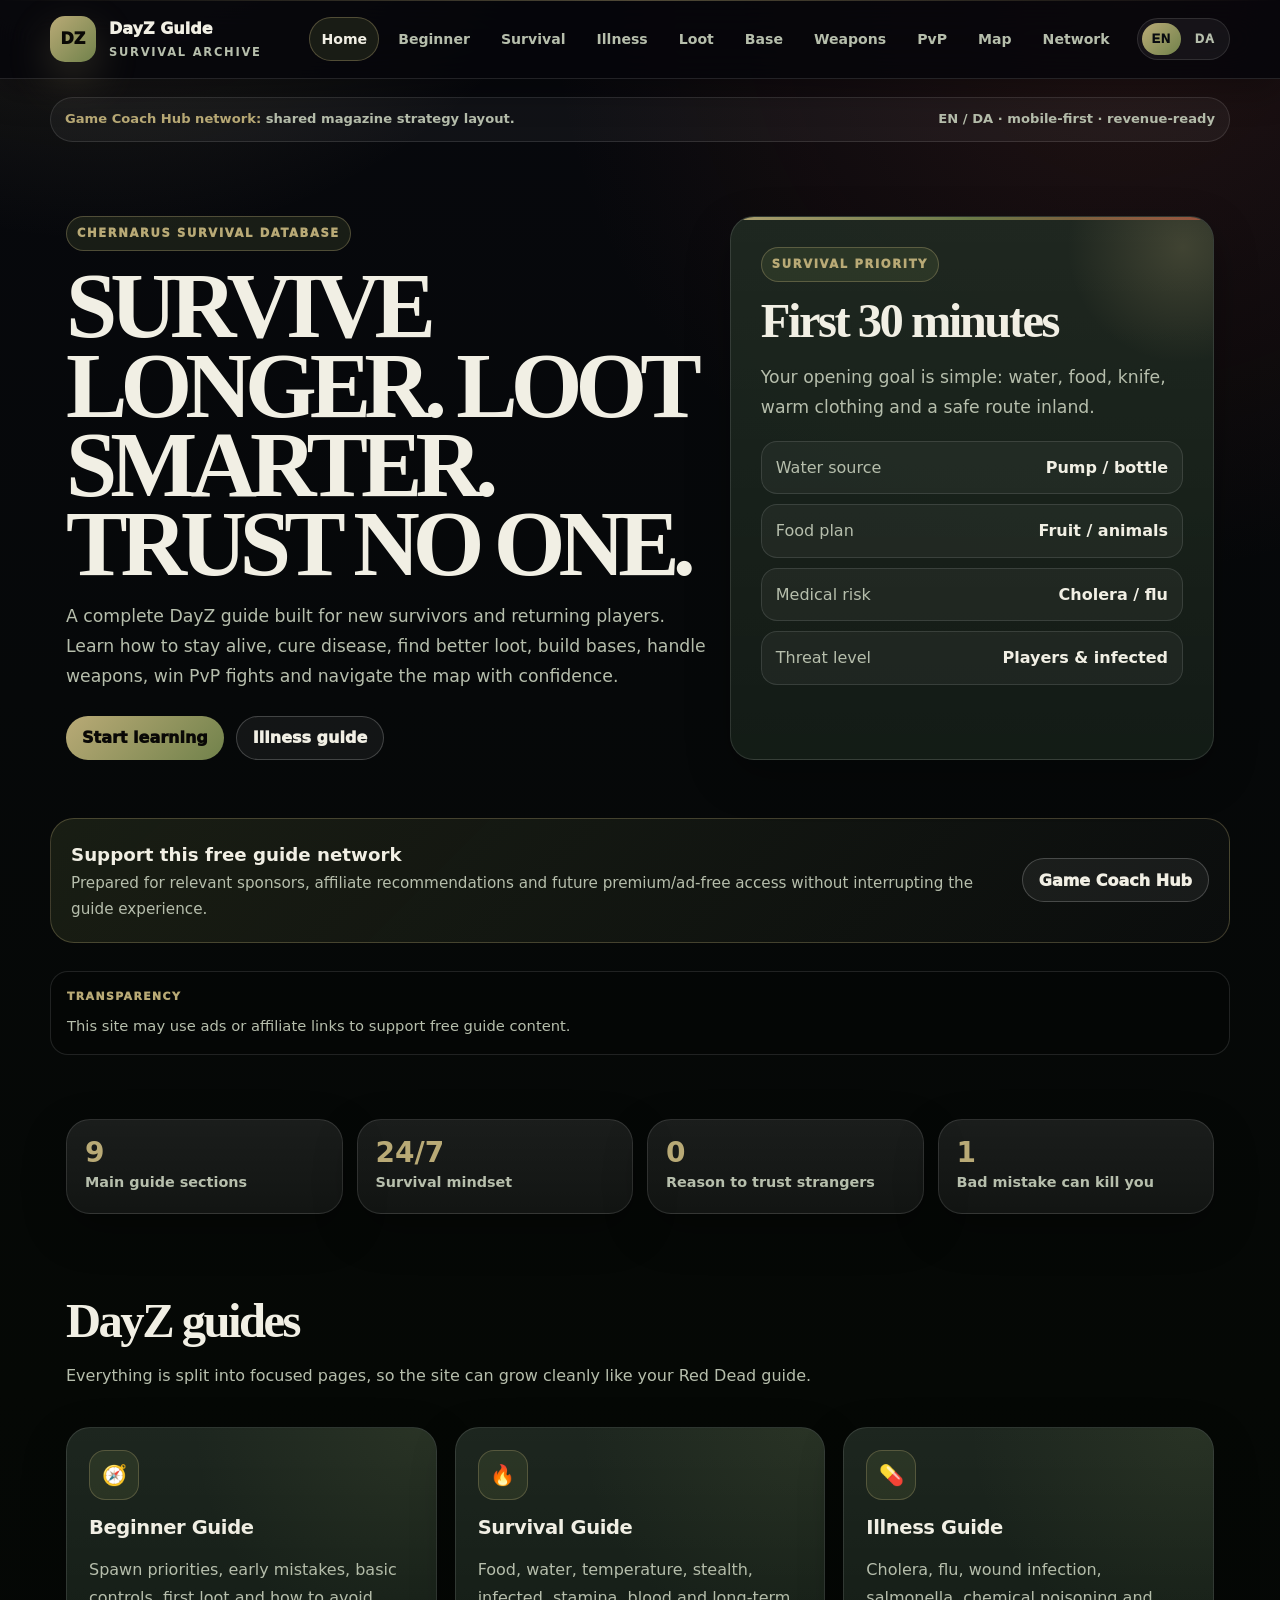
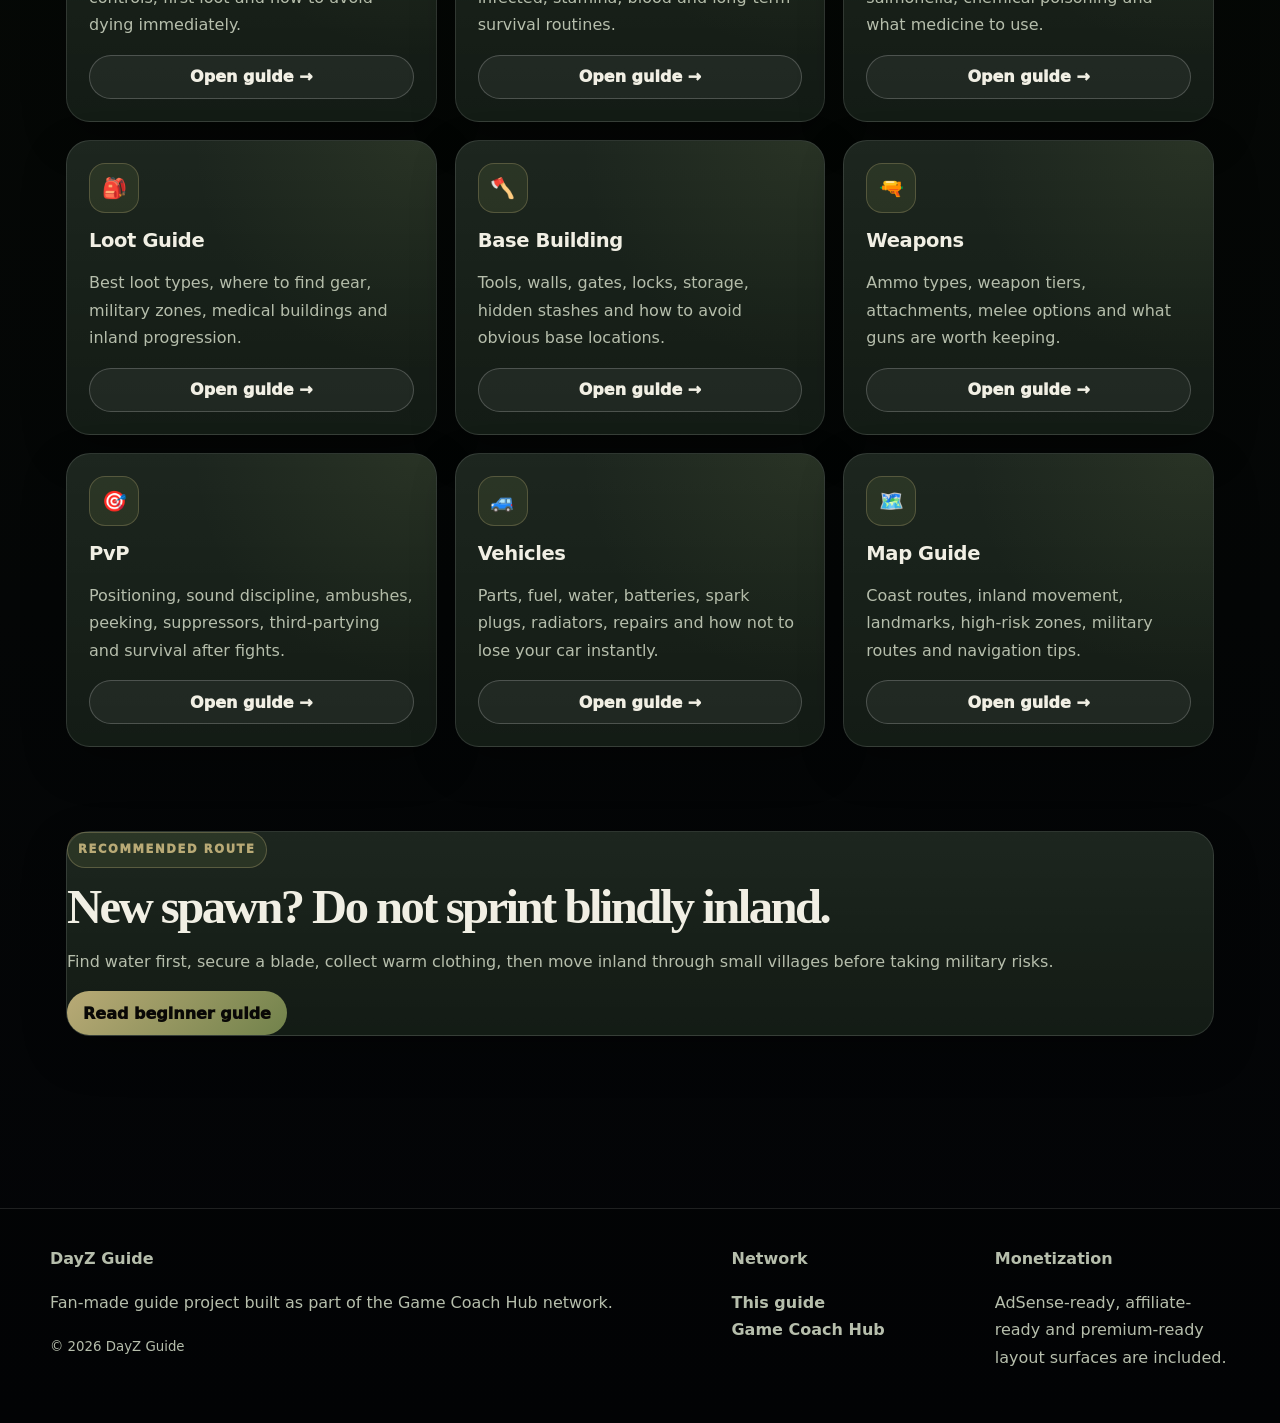
==== commit 76a58d94: "Add files via upload" ====
--- a/index.html
+++ b/index.html
@@ -3,22 +3,204 @@
 <head>
   <meta charset="utf-8">
   <meta name="viewport" content="width=device-width, initial-scale=1">
-  <title>DayZ Survival Guide | Beginner, Loot, Illness, PvP &amp; Base Building</title>
-  <meta name="description" content="Complete DayZ survival guide for beginners and experienced survivors covering illness, loot, weapons, PvP, vehicles, base building and Chernarus routes.">
-  <link rel="canonical" href="https://dayz-survival-guide.vercel.app/">
-  <meta property="og:title" content="DayZ Survival Guide | Beginner, Loot, Illness, PvP &amp; Base Building">
-  <meta property="og:description" content="Complete DayZ survival guide for beginners and experienced survivors covering illness, loot, weapons, PvP, vehicles, base building and Chernarus routes.">
+  <title>DayZ Survival Guide | Beginner, Loot, Illness, PvP & Base Building</title>
+  <meta name="description" content="Complete DayZ guide for beginners and experienced survivors. Learn survival, illness treatment, loot routes, weapons, PvP, vehicles, base building and map strategy.">
+
+  <meta property="og:title" content="DayZ Survival Guide">
+  <meta property="og:description" content="A complete gritty survival guide for DayZ. Beginner help, illnesses, loot, weapons, PvP, base building, vehicles and maps.">
   <meta property="og:type" content="website">
-  <meta property="og:url" content="https://dayz-survival-guide.vercel.app/">
-  <meta property="og:image" content="https://dayz-survival-guide.vercel.app/assets/dayz-og.png">
-  <meta name="theme-color" content="#0b100d">
+  <meta property="og:image" content="assets/dayz-og.jpg">
+
+  <link rel="canonical" href="https://your-domain.vercel.app/">
+  <link rel="stylesheet" href="style.css">
+  <script src="js/layout.js" defer></script>
   <link rel="alternate" hreflang="en" href="index.html?lang=en">
   <link rel="alternate" hreflang="da" href="index.html?lang=da">
-  <link rel="alternate" hreflang="x-default" href="index.html">
-  <link rel="stylesheet" href="style.css">
-  <script src="js/layout.js" defer></script>
-  
   <script src="i18n.js" defer></script>
 </head>
-<body data-site="dayz"><div id="site-navbar"></div><main id="main">
-<section class="hero"><div class="container hero-grid"><div><span class="eyebrow">Chernarus survival magazine</span><h1>Survive longer. Loot smarter. Trust no one.</h1><p class="lead">A complete DayZ guide network with practical survival systems, illness cures, loot progression, PvP rules, base security, vehicles and Chernarus routes.</p><div class="hero-actions"><a class="btn btn-primary" href="#guides">Start learning</a><a class="btn btn-secondary" href="illness.html">Open illness tool</a></div></div><aside class="feature-panel"><span class="badge">First 30 minutes</span><h2>Stabilize before you gamble</h2><div class="status-list"><div><span>Water</span><strong>Pump or purified</strong></div><div><span>Food</span><strong>Fruit, cans or animals</strong></div><div><span>Medical risk</span><strong>Cholera, flu, infection</strong></div><div><span>Route</span><strong>Small towns inland</strong></div></div></aside></div></section><section class="revenue-zone"><div><span class="eyebrow">Free guide support</span><strong>Sponsor, affiliate and premium-ready zone</strong><p>This placement can later be used for server hosting, map tools, affiliate gear, ads or an ad-free premium version without redesigning the site.</p></div><a class="btn btn-ghost" href="https://game-coach-hub.vercel.app/">Open Game Coach Hub</a></section><section class="section"><div class="container stats-grid"><div class="stat"><strong>9</strong><span>Focused guide pages</span></div><div class="stat"><strong>6</strong><span>Medical diagnoses in the tool</span></div><div class="stat"><strong>0</strong><span>Missing internal links</span></div><div class="stat"><strong>2026</strong><span>SEO and monetization structure</span></div></div></section><section class="section" id="guides"><div class="container"><div class="section-head"><div><span class="eyebrow">Concept 3</span><h2>DayZ guide library</h2><p>Each page is built for quick reading, internal linking, mobile use and future sponsor or premium upgrades.</p></div></div><div class="guide-grid"><a class="guide-card" href="beginner.html"><span class="card-kicker">🧭</span><h3>Beginner Guide</h3><p>Spawn priorities, first loot, infected control and the safest first inland route.</p><span class="card-link">Open guide →</span></a><a class="guide-card" href="survival.html"><span class="card-kicker">🔥</span><h3>Survival Guide</h3><p>Food, water, temperature, blood, stealth and routines that keep a run alive.</p><span class="card-link">Open guide →</span></a><a class="guide-card" href="illness.html"><span class="card-kicker">💊</span><h3>Illness Guide</h3><p>Interactive symptom and cause filter for DayZ sickness and cure decisions.</p><span class="card-link">Open guide →</span></a><a class="guide-card" href="loot.html"><span class="card-kicker">🎒</span><h3>Loot Guide</h3><p>Priority items, medical loot, military zones and practical gear progression.</p><span class="card-link">Open guide →</span></a><a class="guide-card" href="base-building.html"><span class="card-kicker">🪓</span><h3>Base Building</h3><p>Tools, walls, gates, locks, stashes and safer location choices.</p><span class="card-link">Open guide →</span></a><a class="guide-card" href="weapons.html"><span class="card-kicker">🔫</span><h3>Weapons</h3><p>Melee, pistols, rifles, ammo, attachments and practical loadout logic.</p><span class="card-link">Open guide →</span></a><a class="guide-card" href="pvp.html"><span class="card-kicker">🎯</span><h3>PvP Guide</h3><p>Sound discipline, positioning, ambushes and post-fight survival.</p><span class="card-link">Open guide →</span></a><a class="guide-card" href="vehicles.html"><span class="card-kicker">🚙</span><h3>Vehicles</h3><p>Parts, fuel, water, repairs, driving safety and vehicle security.</p><span class="card-link">Open guide →</span></a><a class="guide-card" href="map-guide.html"><span class="card-kicker">🗺️</span><h3>Map Guide</h3><p>Coast spawns, inland routes, landmarks, military zones and navigation habits.</p><span class="card-link">Open guide →</span></a></div></div></section><section class="section"><div class="container strategy-strip"><div><span class="eyebrow">Recommended learning path</span><h2>Beginner → Survival → Illness → Loot → PvP</h2><p>This path teaches stability first and high-risk areas later, which fits how DayZ punishes rushed decisions.</p></div><a class="btn btn-primary" href="beginner.html">Read beginner guide</a></div></section><section class="revenue-zone"><div><span class="eyebrow">Free guide support</span><strong>Sponsor, affiliate and premium-ready zone</strong><p>This placement can later be used for server hosting, map tools, affiliate gear, ads or an ad-free premium version without redesigning the site.</p></div><a class="btn btn-ghost" href="https://game-coach-hub.vercel.app/">Open Game Coach Hub</a></section></main><div id="site-footer"></div></body></html>
+
+<body data-site="dayz">
+  <div id="site-navbar"></div>
+
+  <main>
+    <section class="hero">
+      <div class="container hero-grid">
+        <div>
+          <div class="eyebrow">Chernarus survival database</div>
+          <h1>Survive longer. Loot smarter. Trust no one.</h1>
+          <p>
+            A complete DayZ guide built for new survivors and returning players.
+            Learn how to stay alive, cure disease, find better loot, build bases,
+            handle weapons, win PvP fights and navigate the map with confidence.
+          </p>
+
+          <div class="hero-actions">
+            <a class="btn btn-primary" href="#guides">Start learning</a>
+            <a class="btn btn-secondary" href="illness.html">Illness guide</a>
+          </div>
+        </div>
+
+        <aside class="hero-panel">
+          <span class="badge">Survival priority</span>
+          <h2>First 30 minutes</h2>
+          <p class="section-text">
+            Your opening goal is simple: water, food, knife, warm clothing and a safe route inland.
+          </p>
+
+          <div class="status-list">
+            <div class="status-item">
+              <span>Water source</span>
+              <strong>Pump / bottle</strong>
+            </div>
+            <div class="status-item">
+              <span>Food plan</span>
+              <strong>Fruit / animals</strong>
+            </div>
+            <div class="status-item">
+              <span>Medical risk</span>
+              <strong>Cholera / flu</strong>
+            </div>
+            <div class="status-item">
+              <span>Threat level</span>
+              <strong>Players & infected</strong>
+            </div>
+          </div>
+        </aside>
+      </div>
+    </section>
+
+    <section class="section">
+      <div class="container stats-grid">
+        <div class="stat">
+          <strong>9</strong>
+          <span>Main guide sections</span>
+        </div>
+        <div class="stat">
+          <strong>24/7</strong>
+          <span>Survival mindset</span>
+        </div>
+        <div class="stat">
+          <strong>0</strong>
+          <span>Reason to trust strangers</span>
+        </div>
+        <div class="stat">
+          <strong>1</strong>
+          <span>Bad mistake can kill you</span>
+        </div>
+      </div>
+    </section>
+
+    <section class="section" id="guides">
+      <div class="container">
+        <div class="section-head">
+          <div>
+            <h2 class="section-title">DayZ guides</h2>
+            <p class="section-text">
+              Everything is split into focused pages, so the site can grow cleanly like your Red Dead guide.
+            </p>
+          </div>
+        </div>
+
+        <div class="card-grid">
+          <a class="card" href="beginner.html">
+            <div>
+              <div class="card-icon">🧭</div>
+              <h3>Beginner Guide</h3>
+              <p>Spawn priorities, early mistakes, basic controls, first loot and how to avoid dying immediately.</p>
+            </div>
+            <span class="card-link">Open guide →</span>
+          </a>
+
+          <a class="card" href="survival.html">
+            <div>
+              <div class="card-icon">🔥</div>
+              <h3>Survival Guide</h3>
+              <p>Food, water, temperature, stealth, infected, stamina, blood and long-term survival routines.</p>
+            </div>
+            <span class="card-link">Open guide →</span>
+          </a>
+
+          <a class="card" href="illness.html">
+            <div>
+              <div class="card-icon">💊</div>
+              <h3>Illness Guide</h3>
+              <p>Cholera, flu, wound infection, salmonella, chemical poisoning and what medicine to use.</p>
+            </div>
+            <span class="card-link">Open guide →</span>
+          </a>
+
+          <a class="card" href="loot.html">
+            <div>
+              <div class="card-icon">🎒</div>
+              <h3>Loot Guide</h3>
+              <p>Best loot types, where to find gear, military zones, medical buildings and inland progression.</p>
+            </div>
+            <span class="card-link">Open guide →</span>
+          </a>
+
+          <a class="card" href="base-building.html">
+            <div>
+              <div class="card-icon">🪓</div>
+              <h3>Base Building</h3>
+              <p>Tools, walls, gates, locks, storage, hidden stashes and how to avoid obvious base locations.</p>
+            </div>
+            <span class="card-link">Open guide →</span>
+          </a>
+
+          <a class="card" href="weapons.html">
+            <div>
+              <div class="card-icon">🔫</div>
+              <h3>Weapons</h3>
+              <p>Ammo types, weapon tiers, attachments, melee options and what guns are worth keeping.</p>
+            </div>
+            <span class="card-link">Open guide →</span>
+          </a>
+
+          <a class="card" href="pvp.html">
+            <div>
+              <div class="card-icon">🎯</div>
+              <h3>PvP</h3>
+              <p>Positioning, sound discipline, ambushes, peeking, suppressors, third-partying and survival after fights.</p>
+            </div>
+            <span class="card-link">Open guide →</span>
+          </a>
+
+          <a class="card" href="vehicles.html">
+            <div>
+              <div class="card-icon">🚙</div>
+              <h3>Vehicles</h3>
+              <p>Parts, fuel, water, batteries, spark plugs, radiators, repairs and how not to lose your car instantly.</p>
+            </div>
+            <span class="card-link">Open guide →</span>
+          </a>
+
+          <a class="card" href="map-guide.html">
+            <div>
+              <div class="card-icon">🗺️</div>
+              <h3>Map Guide</h3>
+              <p>Coast routes, inland movement, landmarks, high-risk zones, military routes and navigation tips.</p>
+            </div>
+            <span class="card-link">Open guide →</span>
+          </a>
+        </div>
+      </div>
+    </section>
+
+    <section class="section">
+      <div class="container callout">
+        <div>
+          <span class="badge">Recommended route</span>
+          <h2 class="section-title">New spawn? Do not sprint blindly inland.</h2>
+          <p class="section-text">
+            Find water first, secure a blade, collect warm clothing, then move inland through small villages before taking military risks.
+          </p>
+        </div>
+        <a class="btn btn-primary" href="beginner.html">Read beginner guide</a>
+      </div>
+    </section>
+  </main>
+
+  <div id="site-footer"></div>
+<script src="monetization.js" defer></script>
+</body>
+</html>
--- a/style.css
+++ b/style.css
@@ -1,2 +1,45 @@
-
-:root{--bg:#070907;--panel:rgba(17,24,18,.88);--text:#f4f7ef;--muted:#aab6a3;--line:rgba(255,255,255,.13);--accent:#a5c45b;--accent2:#d8a943;--max:1180px;--radius:24px;--shadow:0 24px 80px rgba(0,0,0,.48);--font:Inter,ui-sans-serif,system-ui,-apple-system,BlinkMacSystemFont,"Segoe UI",Arial,sans-serif;--display:Georgia,"Times New Roman",serif}*{box-sizing:border-box}html{scroll-behavior:smooth;background:var(--bg)}body{margin:0;min-height:100vh;color:var(--text);font-family:var(--font);line-height:1.65;background:radial-gradient(circle at 8% 0%,rgba(165,196,91,.24),transparent 32rem),radial-gradient(circle at 92% 10%,rgba(216,169,67,.13),transparent 30rem),linear-gradient(180deg,#070907 0%,#0d130e 48%,#050604 100%);overflow-x:hidden}body:before{content:"";position:fixed;inset:0;pointer-events:none;background-image:linear-gradient(rgba(255,255,255,.027) 1px,transparent 1px),linear-gradient(90deg,rgba(255,255,255,.02) 1px,transparent 1px);background-size:48px 48px;mask-image:linear-gradient(to bottom,black,transparent 84%);z-index:-1}a{color:inherit;text-decoration:none}.container,.gch-container{width:min(var(--max),calc(100% - 32px));margin-inline:auto}.gch-header{position:sticky;top:0;z-index:100;border-bottom:1px solid var(--line);background:rgba(7,9,7,.84);backdrop-filter:blur(18px)}.gch-nav{min-height:76px;display:flex;align-items:center;justify-content:space-between;gap:18px}.gch-brand{display:flex;align-items:center;gap:12px;font-weight:950}.gch-brand-mark{width:42px;height:42px;display:grid;place-items:center;border:1px solid rgba(165,196,91,.42);border-radius:15px;background:linear-gradient(135deg,rgba(165,196,91,.24),rgba(216,169,67,.12));box-shadow:0 0 30px rgba(165,196,91,.14)}.gch-brand small{display:block;color:var(--muted);font-weight:700;font-size:.72rem}.gch-links{display:flex;align-items:center;gap:8px;flex-wrap:wrap}.gch-links a,.gch-lang-btn{border:1px solid transparent;border-radius:999px;padding:8px 11px;color:var(--muted);font-weight:850;font-size:.88rem;background:transparent;cursor:pointer}.gch-links a:hover,.gch-links a.active,.gch-lang-btn.active{color:var(--text);border-color:rgba(165,196,91,.34);background:rgba(165,196,91,.12)}.gch-language-switch{display:flex;gap:4px;padding:4px;border:1px solid var(--line);border-radius:999px;background:rgba(255,255,255,.045)}.gch-nav-toggle{display:none;border:1px solid var(--line);border-radius:999px;background:rgba(255,255,255,.06);color:var(--text);padding:9px 13px;font-weight:900}.hero,.page-hero{padding:70px 0 28px}.hero-grid,.page-hero-grid{display:grid;grid-template-columns:minmax(0,1.25fr) minmax(280px,.75fr);gap:26px;align-items:stretch}.eyebrow,.badge{display:inline-flex;align-items:center;gap:8px;color:#d7f0a3;background:rgba(165,196,91,.12);border:1px solid rgba(165,196,91,.25);border-radius:999px;padding:6px 10px;font-weight:950;font-size:.78rem;text-transform:uppercase;letter-spacing:.08em}h1,h2,h3{line-height:1.08;margin:0 0 14px}h1{font-family:var(--display);font-size:clamp(2.5rem,8vw,5.8rem);letter-spacing:-.06em;max-width:980px}h2{font-size:clamp(1.55rem,3vw,2.6rem);letter-spacing:-.035em}h3{font-size:1.22rem}.lead{font-size:clamp(1.02rem,2.2vw,1.3rem);color:var(--muted);max-width:760px;margin:0 0 24px}.hero-actions{display:flex;gap:12px;flex-wrap:wrap}.btn{display:inline-flex;align-items:center;justify-content:center;border-radius:999px;padding:12px 17px;font-weight:950;border:1px solid var(--line);transition:.2s ease}.btn-primary{background:linear-gradient(135deg,var(--accent),#dce98a);color:#11170f;border-color:transparent;box-shadow:0 16px 38px rgba(165,196,91,.18)}.btn-secondary,.btn-ghost{background:rgba(255,255,255,.06);color:var(--text)}.feature-panel,.brief-card,.guide-card,.tool-panel,.stat,.strategy-strip,.revenue-zone,.article,.toc{border:1px solid var(--line);background:linear-gradient(180deg,rgba(255,255,255,.07),rgba(255,255,255,.035));box-shadow:var(--shadow);border-radius:var(--radius)}.feature-panel,.brief-card{padding:24px}.status-list{display:grid;gap:10px;margin-top:20px}.status-list div{display:flex;justify-content:space-between;gap:12px;border:1px solid var(--line);border-radius:16px;padding:12px;background:rgba(0,0,0,.16)}.status-list span{color:var(--muted)}.section{padding:34px 0}.section-head{display:flex;justify-content:space-between;gap:18px;margin-bottom:18px}.section-head p{color:var(--muted);max-width:760px}.stats-grid{display:grid;grid-template-columns:repeat(4,1fr);gap:14px}.stat{padding:20px}.stat strong{display:block;font-family:var(--display);font-size:2.5rem;color:#d7f0a3}.stat span{color:var(--muted);font-weight:800}.guide-grid{display:grid;grid-template-columns:repeat(3,1fr);gap:16px}.guide-card{padding:22px;display:flex;min-height:240px;flex-direction:column;justify-content:space-between;position:relative;overflow:hidden}.guide-card p,.strategy-strip p,.revenue-zone p,.tool-panel p{color:var(--muted);margin:0}.card-kicker{font-size:1.7rem}.card-link{color:#d7f0a3;font-weight:950}.strategy-strip,.revenue-zone{padding:22px;display:flex;align-items:center;justify-content:space-between;gap:18px}.revenue-zone{background:linear-gradient(135deg,rgba(216,169,67,.12),rgba(255,255,255,.04));border-style:dashed}.content-layout{display:grid;grid-template-columns:260px minmax(0,1fr);gap:20px;align-items:start}.toc{position:sticky;top:96px;padding:16px;display:grid;gap:8px}.toc strong{color:#d7f0a3}.toc a{display:block;padding:9px 10px;border-radius:13px;color:var(--muted);font-weight:850}.toc a:hover{background:rgba(165,196,91,.1);color:var(--text)}.article{padding:28px}.article-section{padding:12px 0 24px;border-bottom:1px solid var(--line)}.article-section:last-child{border-bottom:0}.check-list{display:grid;gap:10px;margin:0;padding:0;list-style:none}.check-list li{padding:13px 14px 13px 42px;border:1px solid var(--line);border-radius:16px;background:rgba(0,0,0,.14);position:relative;color:#dfe7d8}.check-list li:before{content:"✓";position:absolute;left:14px;color:#d7f0a3;font-weight:950}.tool-shell{display:grid;grid-template-columns:1fr 1fr;gap:16px}.tool-result{grid-column:1/-1}.tool-panel{padding:20px}.choice-grid{display:flex;gap:8px;flex-wrap:wrap}.choice-btn{border:1px solid var(--line);border-radius:999px;background:rgba(255,255,255,.055);color:var(--text);font-weight:850;padding:9px 12px;cursor:pointer}.choice-btn.active{background:rgba(165,196,91,.18);border-color:rgba(165,196,91,.55);color:#eaffbe}.result-grid{display:grid;grid-template-columns:repeat(2,1fr);gap:14px}.result-card{border:1px solid var(--line);border-radius:20px;padding:16px;background:rgba(0,0,0,.16)}.result-card p,.result-card li,.empty-state{color:var(--muted)}.match-score{display:inline-flex;border-radius:999px;padding:5px 9px;background:rgba(216,169,67,.13);border:1px solid rgba(216,169,67,.26);color:#ffe2a0;font-weight:950;font-size:.8rem}.gch-footer{border-top:1px solid var(--line);padding:34px 0;background:rgba(0,0,0,.2);margin-top:36px}.gch-footer-grid{display:grid;grid-template-columns:1.2fr .8fr .8fr;gap:20px;color:var(--muted)}.gch-footer strong{color:var(--text)}.gch-footer a{color:#d7f0a3}.skip-link{position:absolute;left:-999px}.skip-link:focus{left:16px;top:16px;z-index:999;background:#fff;color:#000;padding:10px;border-radius:8px}@media (max-width:900px){.gch-nav{align-items:flex-start;padding:14px 0}.gch-nav-toggle{display:inline-flex}.gch-links{display:none;width:calc(100% - 32px);position:absolute;left:16px;right:16px;top:70px;padding:14px;border:1px solid var(--line);border-radius:22px;background:rgba(7,9,7,.96);box-shadow:var(--shadow)}.gch-links.open{display:flex}.hero-grid,.page-hero-grid,.content-layout{grid-template-columns:1fr}.toc{position:relative;top:0}.guide-grid,.stats-grid,.tool-shell,.result-grid,.gch-footer-grid{grid-template-columns:1fr}.strategy-strip,.revenue-zone{align-items:flex-start;flex-direction:column}.hero,.page-hero{padding-top:48px}h1{font-size:clamp(2.35rem,14vw,4.5rem)}}
+:root{
+  --bg:#05060a;
+  --bg-2:#090c13;
+  --surface:#0f141f;
+  --surface-2:#141a27;
+  --panel:rgba(14,20,31,.86);
+  --panel-strong:rgba(18,25,38,.94);
+  --text:#f7f2e8;
+  --text-cool:#f8fafc;
+  --muted:#aeb7c6;
+  --muted-2:#788398;
+  --line:rgba(255,255,255,.115);
+  --line-strong:rgba(255,255,255,.20);
+  --gold:#d9a13d;
+  --gold-2:#f2c76b;
+  --red:#c2412f;
+  --blue:#4d8dff;
+  --green:#71824b;
+  --accent:var(--gold);
+  --accent-2:var(--red);
+  --accent-3:var(--blue);
+  --accent-soft:rgba(217,161,61,.14);
+  --danger-soft:rgba(194,65,47,.12);
+  --radius-sm:14px;
+  --radius:24px;
+  --radius-lg:34px;
+  --max:1180px;
+  --shadow:0 26px 90px rgba(0,0,0,.50);
+  --shadow-soft:0 16px 44px rgba(0,0,0,.30);
+  --font:Inter,ui-sans-serif,system-ui,-apple-system,BlinkMacSystemFont,"Segoe UI",Arial,sans-serif;
+  --display:Georgia,"Times New Roman",serif;
+}
+body.theme-rdo{--bg:#0c0503;--surface:#160d09;--surface-2:#21130d;--panel:rgba(28,17,12,.88);--panel-strong:rgba(35,22,15,.95);--accent:#d9a13d;--accent-2:#b43a27;--accent-3:#ff7a36;--accent-soft:rgba(217,161,61,.16);--text:#f7ead6;--muted:#c7b49a}
+body.theme-dayz{--bg:#050805;--surface:#0c120d;--surface-2:#141d16;--panel:rgba(17,27,19,.88);--panel-strong:rgba(20,32,23,.95);--accent:#b9aa76;--accent-2:#71824b;--accent-3:#9b4132;--accent-soft:rgba(113,130,75,.18);--text:#f1efe4;--muted:#b6beac}
+body.theme-hub{--accent:#f3c766;--accent-2:#d94133;--accent-3:#4d8dff;--accent-soft:rgba(243,199,102,.15)}
+body.theme-deadlock{--bg:#050713;--surface:#090d1d;--surface-2:#11172d;--panel:rgba(13,18,36,.88);--panel-strong:rgba(18,24,45,.95);--accent:#d4a44b;--accent-2:#7c3aed;--accent-3:#3b82f6;--accent-soft:rgba(124,58,237,.16);--text:#f5f3ff;--muted:#b8bed7}
+*{box-sizing:border-box}
+html{scroll-behavior:smooth;background:var(--bg)}
+body,html body{margin:0!important;min-height:100vh;color:var(--text)!important;background:radial-gradient(circle at 8% -10%, color-mix(in srgb,var(--accent) 24%, transparent), transparent 34rem),radial-gradient(circle at 88% 0%, color-mix(in srgb,var(--accent-3) 18%, transparent), transparent 36rem),linear-gradient(180deg,#07080d 0%,var(--bg) 46%,#030407 100%)!important;font-family:var(--font)!important;line-height:1.72;overflow-x:hidden}
+body::before{content:"";position:fixed;inset:0;pointer-events:none;background-image:linear-gradient(rgba(255,255,255,.022) 1px,transparent 1px),linear-gradient(90deg,rgba(255,255,255,.019) 1px,transparent 1px);background-size:54px 54px;mask-image:linear-gradient(to bottom,black 0%,transparent 86%);z-index:-2}
+body::after{content:"";position:fixed;inset:0;pointer-events:none;background:linear-gradient(90deg,rgba(255,255,255,.03),transparent 14%,transparent 86%,rgba(255,255,255,.025));z-index:-1}
+a{color:inherit;text-decoration:none}img{max-width:100%;display:block}.container,.gch-container{width:min(var(--max),calc(100% - 32px));margin-inline:auto}
+.site-header,.gch-header,.topbar{position:sticky!important;top:0;z-index:100;border-bottom:1px solid var(--line)!important;background:rgba(5,6,10,.82)!important;backdrop-filter:blur(22px);box-shadow:0 12px 34px rgba(0,0,0,.28)}
+.gch-header::before,.topbar::before{content:"";position:absolute;inset:0 0 auto;height:1px;background:linear-gradient(90deg,transparent,var(--accent),transparent);opacity:.42}.gch-nav,.nav,.navbar{min-height:78px!important;display:flex!important;align-items:center!important;justify-content:space-between!important;gap:22px!important;padding:0!important}.nav{padding-inline:18px!important}.brand,.gch-brand{display:flex!important;align-items:center!important;gap:13px!important;color:var(--text)!important;font-weight:950!important;text-transform:none!important;letter-spacing:0!important}.brand-mark,.gch-brand-mark{width:46px!important;height:46px!important;flex:0 0 46px;display:grid!important;place-items:center!important;border-radius:15px!important;color:#0a0906!important;background:linear-gradient(135deg,var(--accent),var(--accent-2))!important;box-shadow:0 16px 44px color-mix(in srgb,var(--accent) 24%,transparent)!important;font-weight:950!important}.brand small,.gch-brand small{display:block;color:var(--muted)!important;font-size:.72rem;letter-spacing:.15em;text-transform:uppercase;font-weight:900;margin-top:1px}.nav-links,.gch-links,.navbar:not(.gch-nav){display:flex;align-items:center;gap:7px;flex-wrap:wrap;justify-content:flex-end}.nav-links a,.gch-links a,.navbar a{padding:9px 11px!important;border-radius:999px!important;color:var(--muted)!important;font-size:.88rem!important;font-weight:850!important;border:1px solid transparent!important}.nav-links a:hover,.nav-links a.active,.gch-links a:hover,.gch-links a.active,.navbar a:hover{color:var(--text)!important;background:var(--accent-soft)!important;border-color:color-mix(in srgb,var(--accent) 35%,transparent)!important}.nav-toggle,.gch-nav-toggle{display:none;border:1px solid var(--line);background:rgba(255,255,255,.06);color:var(--text);border-radius:14px;padding:10px 12px;font-weight:950}
+main,.gch-main{width:min(var(--max),calc(100% - 32px));margin-inline:auto;padding:52px 0 82px!important}.gch-main--wide{width:min(1340px,calc(100% - 32px))}.hero,.gch-hero{padding:34px 0 30px!important;margin:0!important}.hero-grid,.gch-hero-grid{display:grid;grid-template-columns:minmax(0,1.14fr) minmax(330px,.86fr);gap:22px;align-items:stretch}.hero-box,.hero-panel,.side-box,.gch-panel,.card,.guide-card,.tool-card,.article,.callout,.stat,.gch-card,.revenue-card,.sponsor-card,.premium-card,.editorial-card,.mag-card{border:1px solid var(--line)!important;border-radius:var(--radius)!important;background:linear-gradient(180deg,rgba(255,255,255,.062),rgba(255,255,255,.021)),var(--panel)!important;box-shadow:var(--shadow-soft)!important}.hero-box,.hero-panel,.side-box,.gch-panel,.mag-hero{padding:30px!important;overflow:hidden;position:relative}.hero-box::before,.hero-panel::before,.gch-panel::before,.mag-hero::before{content:"";position:absolute;inset:-1px -1px auto;height:4px;background:linear-gradient(90deg,var(--accent),var(--accent-2),var(--accent-3));opacity:.92}.hero-box::after,.hero-panel::after,.gch-panel::after,.mag-hero::after{content:"";position:absolute;right:-90px;top:-90px;width:240px;height:240px;background:radial-gradient(circle,color-mix(in srgb,var(--accent) 22%,transparent),transparent 68%);pointer-events:none}.eyebrow,.badge,.gch-kicker,.sponsor-label{display:inline-flex!important;align-items:center;gap:8px;padding:7px 10px!important;border-radius:999px!important;background:var(--accent-soft)!important;color:var(--accent)!important;border:1px solid color-mix(in srgb,var(--accent) 34%,transparent)!important;text-transform:uppercase!important;letter-spacing:.14em!important;font-size:.72rem!important;font-weight:950!important;margin:0 0 16px!important}h1,.gch-title{margin:0 0 18px!important;color:var(--text)!important;font-family:var(--display)!important;font-size:clamp(2.8rem,7.2vw,6.8rem)!important;line-height:.86!important;letter-spacing:-.075em!important;text-transform:uppercase!important;text-wrap:balance}h2,.section-title,.gch-section-title{margin:0 0 12px!important;color:var(--text)!important;font-family:var(--display)!important;font-size:clamp(2rem,3.8vw,3.35rem)!important;line-height:.98!important;letter-spacing:-.052em!important;text-transform:none!important;text-wrap:balance}h3{color:var(--text)!important;margin:0 0 8px!important;font-size:1.22rem!important;line-height:1.24!important;letter-spacing:-.02em}p,li,.section-text,.card p,.article p,.article li{color:var(--muted)!important;line-height:1.72}.hero p,.gch-hero p{font-size:1.08rem;max-width:740px}.hero-actions,.hero-buttons,.gch-actions{display:flex;flex-wrap:wrap;gap:12px;margin-top:24px}.btn,.button,.mini-btn,.card-link,.gch-btn{display:inline-flex!important;align-items:center!important;justify-content:center!important;gap:8px;min-height:44px!important;padding:0 16px!important;border-radius:999px!important;border:1px solid var(--line-strong)!important;background:rgba(255,255,255,.055)!important;color:var(--text)!important;font-weight:950!important;text-decoration:none!important;transition:transform .18s ease,border-color .18s ease,background .18s ease,box-shadow .18s ease!important}.btn:hover,.button:hover,.mini-btn:hover,.gch-btn:hover,.card-link:hover{transform:translateY(-2px)!important;border-color:color-mix(in srgb,var(--accent) 44%,transparent)!important;box-shadow:0 16px 38px rgba(0,0,0,.25)}.btn.primary,.btn-primary,.gch-btn.primary{background:linear-gradient(135deg,var(--accent),var(--accent-2))!important;color:#090806!important;border:0!important}.section,.gch-section{padding:42px 0!important;margin:0!important}.section-head,.gch-section-head{display:flex;align-items:end;justify-content:space-between;gap:24px;margin-bottom:22px}.cards,.card-grid,.guide-grid,.gch-grid,.premium-grid{display:grid!important;grid-template-columns:repeat(3,minmax(0,1fr))!important;gap:18px!important}.card,.gch-card,.editorial-card,.mag-card{padding:22px!important;min-height:230px!important;display:flex!important;flex-direction:column!important;justify-content:space-between!important;transition:.18s ease!important;position:relative;overflow:hidden;margin:0!important}.card::after,.gch-card::after,.editorial-card::after,.mag-card::after{content:"";position:absolute;inset:0;background:radial-gradient(circle at 95% 0%,var(--accent-soft),transparent 14rem);opacity:.78;pointer-events:none}.card:hover,.gch-card:hover,.editorial-card:hover,.mag-card:hover{transform:translateY(-4px)!important;border-color:color-mix(in srgb,var(--accent) 46%,transparent)!important}.icon,.card-icon{width:50px!important;height:50px!important;border-radius:16px!important;display:grid!important;place-items:center!important;background:var(--accent-soft)!important;border:1px solid color-mix(in srgb,var(--accent) 30%,transparent)!important;color:var(--accent)!important;font-size:1.25rem!important;margin-bottom:16px!important}.quick-stats,.stats-grid,.gch-stats{display:grid;grid-template-columns:repeat(4,minmax(0,1fr));gap:14px;margin-top:22px}.stat{padding:18px!important;background:linear-gradient(180deg,rgba(255,255,255,.05),rgba(255,255,255,.018)),rgba(255,255,255,.035)!important}.stat strong{display:block;color:var(--accent)!important;font-size:1.75rem!important;line-height:1.05}.stat span{color:var(--muted)!important;font-weight:850;font-size:.9rem}.mag-feature{display:grid;grid-template-columns:minmax(0,1.1fr) minmax(300px,.9fr);gap:18px}.mag-cover{min-height:360px;border-radius:var(--radius-lg);border:1px solid var(--line);background:radial-gradient(circle at 28% 18%,color-mix(in srgb,var(--accent) 28%,transparent),transparent 18rem),radial-gradient(circle at 82% 72%,color-mix(in srgb,var(--accent-3) 20%,transparent),transparent 18rem),linear-gradient(135deg,rgba(255,255,255,.075),rgba(255,255,255,.018));box-shadow:var(--shadow);position:relative;overflow:hidden}.mag-cover::before{content:"";position:absolute;inset:18px;border:1px solid rgba(255,255,255,.13);border-radius:24px}.mag-cover::after{content:"STRATEGY\A GUIDE\A NETWORK";white-space:pre;position:absolute;left:28px;bottom:28px;color:rgba(255,255,255,.20);font-family:var(--display);font-size:clamp(2.2rem,6vw,5.2rem);line-height:.86;letter-spacing:-.08em}.feature-list,.status-list{display:grid;gap:10px;margin-top:18px}.feature-list li,.status-item{list-style:none;padding:12px 14px!important;border:1px solid var(--line);border-radius:16px;background:rgba(255,255,255,.042);color:var(--muted)!important}.status-item{display:flex;justify-content:space-between;gap:14px}.status-item strong{color:var(--text)!important}.revenue-strip,.gch-money-panel{margin:28px 0;padding:20px;border:1px solid color-mix(in srgb,var(--accent) 30%,transparent);border-radius:var(--radius);background:linear-gradient(135deg,var(--accent-soft),rgba(255,255,255,.024));display:grid;grid-template-columns:1fr auto;gap:18px;align-items:center}.revenue-strip strong,.gch-money-panel strong{display:block;color:var(--text);font-size:1.14rem}.revenue-strip span,.gch-money-panel span{color:var(--muted);display:block;font-size:.95rem}.revenue-actions{display:flex;gap:10px;flex-wrap:wrap}.gch-ad-shell{display:grid;grid-template-columns:1fr 1fr 1fr;gap:14px;margin-top:18px}.gch-ad-shell>div,.monetization-card{padding:16px;border:1px solid var(--line);border-radius:18px;background:rgba(0,0,0,.18)}.monetization-card small,.gch-ad-shell small{display:block;color:var(--accent);font-weight:950;letter-spacing:.13em;text-transform:uppercase;font-size:.68rem;margin-bottom:6px}.monetization-card p,.gch-ad-shell p{margin:0!important;font-size:.92rem}.ad-slot{display:none}.ad-slot.is-active{display:block;padding:16px;border:1px dashed color-mix(in srgb,var(--accent) 40%,transparent);border-radius:18px;background:rgba(0,0,0,.18)}.site-footer,.gch-footer,.footer{border-top:1px solid var(--line)!important;margin-top:48px!important;padding:36px 0!important;background:rgba(0,0,0,.25)!important;color:var(--muted)!important;text-align:left!important}.footer-grid,.gch-footer-grid{display:grid;grid-template-columns:minmax(0,1.25fr) repeat(2,minmax(180px,.45fr));gap:28px}.footer-links{display:flex;gap:12px;flex-wrap:wrap}.site-footer a,.gch-footer a,.footer a{color:var(--muted)!important;font-weight:850}.site-footer a:hover,.gch-footer a:hover,.footer a:hover{color:var(--accent)!important}.gch-language-switch{display:inline-flex;align-items:center;gap:4px;padding:4px;border:1px solid var(--line);border-radius:999px;background:rgba(255,255,255,.055);margin-left:8px}.gch-lang-btn{appearance:none;border:0;border-radius:999px;min-height:32px;padding:0 10px;cursor:pointer;color:var(--muted);background:transparent;font-weight:950;font-size:.78rem;letter-spacing:.08em}.gch-lang-btn.active{color:#080a10;background:linear-gradient(135deg,var(--accent),var(--accent-2))}.gch-lang-note{margin:12px 0 0;color:var(--muted);font-size:.88rem}.pro-ribbon{width:min(var(--max),calc(100% - 32px));margin:18px auto -12px;padding:10px 14px;border:1px solid var(--line);border-radius:999px;background:rgba(255,255,255,.045);display:flex;justify-content:space-between;gap:12px;color:var(--muted);font-size:.82rem;font-weight:800}.pro-ribbon b{color:var(--accent)}@media (max-width:980px){.hero-grid,.gch-hero-grid,.mag-feature{grid-template-columns:1fr}.cards,.card-grid,.guide-grid,.gch-grid,.premium-grid{grid-template-columns:repeat(2,minmax(0,1fr))!important}.quick-stats,.stats-grid,.gch-stats,.gch-ad-shell{grid-template-columns:repeat(2,minmax(0,1fr))}.revenue-strip,.gch-money-panel{grid-template-columns:1fr}.footer-grid,.gch-footer-grid{grid-template-columns:1fr 1fr}.mag-cover{min-height:260px}}@media (max-width:760px){.nav-toggle,.gch-nav-toggle{display:inline-flex}.nav-links,.gch-links{position:absolute;left:16px;right:16px;top:84px;display:none!important;flex-direction:column!important;align-items:stretch!important;padding:14px;border:1px solid var(--line);border-radius:18px;background:rgba(7,8,13,.97);box-shadow:var(--shadow)}.nav-links.open,.gch-links.open{display:flex!important}main,.gch-main{padding-top:32px!important}.cards,.card-grid,.guide-grid,.gch-grid,.premium-grid,.quick-stats,.stats-grid,.gch-stats,.gch-ad-shell{grid-template-columns:1fr!important}.section-head,.gch-section-head{display:block}.footer-grid,.gch-footer-grid{grid-template-columns:1fr}.hero-actions,.hero-buttons,.gch-actions{flex-direction:column}.btn,.button,.mini-btn,.gch-btn{width:100%}.gch-language-switch{margin-left:0;justify-content:center;width:100%}.gch-lang-btn{flex:1}.pro-ribbon{border-radius:18px;display:block}.mag-cover::after{font-size:3rem}}
